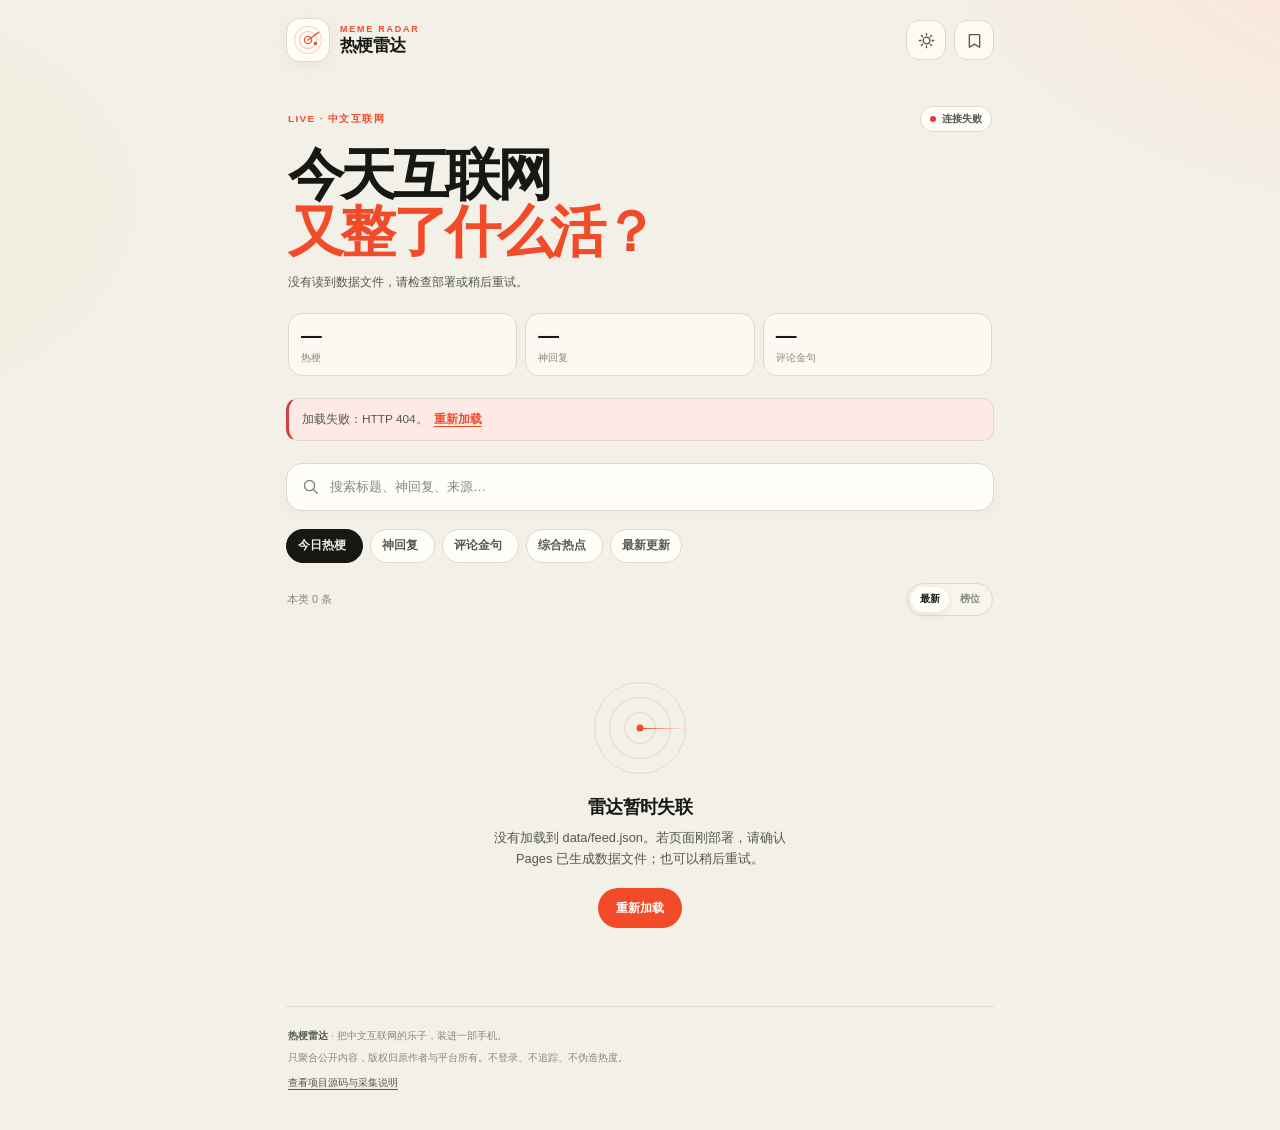
==== site/index.html @ bc40e2e4 "feat: launch Meme Radar reader and public-feed collector" ====
<!doctype html>
<html lang="zh-CN" data-theme="auto">
<head>
  <meta charset="utf-8">
  <meta name="viewport" content="width=device-width, initial-scale=1, viewport-fit=cover">
  <meta name="color-scheme" content="light dark">
  <meta name="theme-color" content="#f4f1e8" media="(prefers-color-scheme: light)">
  <meta name="theme-color" content="#11130f" media="(prefers-color-scheme: dark)">
  <meta name="description" content="热梗雷达：自动收集中文互联网的搞笑帖子、抽象热梗、神回复和评论区金句，手机浏览器直接阅读。">
  <title>热梗雷达 · Meme Radar</title>
  <link rel="icon" href="favicon.svg" type="image/svg+xml">
  <link rel="stylesheet" href="app.css">
  <script src="app.js" defer></script>
</head>
<body>
  <a class="skip-link" href="#feed">跳到内容</a>

  <div class="app-shell">
    <header class="topbar">
      <div class="brand">
        <div class="radar-mark" aria-hidden="true">
          <svg viewBox="0 0 48 48" fill="none">
            <circle cx="24" cy="24" r="19" stroke="currentColor" stroke-opacity=".24" stroke-width="1.5"/>
            <circle cx="24" cy="24" r="12" stroke="currentColor" stroke-opacity=".38" stroke-width="1.5"/>
            <circle cx="24" cy="24" r="5" stroke="currentColor" stroke-width="1.5"/>
            <path class="radar-sweep" d="M24 24 39 13" stroke="currentColor" stroke-width="2" stroke-linecap="round"/>
            <circle cx="34.5" cy="29" r="2.4" fill="currentColor"/>
          </svg>
        </div>
        <div class="brand-copy">
          <p class="eyebrow">MEME RADAR</p>
          <h1>热梗雷达</h1>
        </div>
      </div>
      <div class="top-actions">
        <button id="themeToggle" class="icon-btn" type="button" aria-label="切换主题（跟随系统）" title="切换主题">
          <svg viewBox="0 0 24 24" fill="none" aria-hidden="true">
            <path d="M12 3v2M12 19v2M5.6 5.6 7 7M17 17l1.4 1.4M3 12h2M19 12h2M5.6 18.4 7 17M17 7l1.4-1.4" stroke="currentColor" stroke-width="1.7" stroke-linecap="round"/>
            <circle cx="12" cy="12" r="4.2" stroke="currentColor" stroke-width="1.7"/>
          </svg>
        </button>
        <button id="favToggle" class="icon-btn" type="button" aria-pressed="false" aria-label="只看收藏">
          <svg viewBox="0 0 24 24" fill="none" aria-hidden="true">
            <path d="M6.5 4.5h11a1 1 0 0 1 1 1v15l-6.5-4-6.5 4v-15a1 1 0 0 1 1-1Z" stroke="currentColor" stroke-width="1.7" stroke-linejoin="round"/>
          </svg>
          <span id="favCount" class="count-badge" hidden>0</span>
        </button>
      </div>
    </header>

    <main>
      <section class="hero" aria-labelledby="heroTitle">
        <div class="hero-top">
          <span class="hero-kicker">LIVE · 中文互联网</span>
          <span id="dataStatus" class="status-pill is-loading">连接中</span>
        </div>
        <h2 id="heroTitle">今天互联网<br><em>又整了什么活？</em></h2>
        <p id="heroMeta" class="hero-meta">正在接收公开热榜与评论区信号…</p>
        <div class="hero-stats" aria-label="内容数量">
          <div class="hero-stat">
            <strong id="statMeme">—</strong>
            <span>热梗</span>
          </div>
          <div class="hero-stat">
            <strong id="statReply">—</strong>
            <span>神回复</span>
          </div>
          <div class="hero-stat">
            <strong id="statComment">—</strong>
            <span>评论金句</span>
          </div>
        </div>
      </section>

      <div id="notice" class="notice" role="status" hidden></div>

      <section class="control-panel" aria-label="筛选与搜索">
        <div class="search-wrap">
          <svg class="search-icon" viewBox="0 0 24 24" fill="none" aria-hidden="true">
            <circle cx="10.8" cy="10.8" r="6.4" stroke="currentColor" stroke-width="1.8"/>
            <path d="m16 16 4.5 4.5" stroke="currentColor" stroke-width="1.8" stroke-linecap="round"/>
          </svg>
          <input id="searchInput" type="search" placeholder="搜索标题、神回复、来源…" autocomplete="off" enterkeyhint="search" aria-label="搜索内容">
          <button id="clearSearch" class="clear-search" type="button" aria-label="清空搜索" hidden>×</button>
        </div>

        <nav class="tab-scroller" aria-label="内容分类">
          <div class="tabs" role="tablist">
            <button class="tab" type="button" role="tab" data-filter="meme" aria-selected="true">今日热梗 <span id="countMeme" class="tab-count"></span></button>
            <button class="tab" type="button" role="tab" data-filter="reply" aria-selected="false">神回复 <span id="countReply" class="tab-count"></span></button>
            <button class="tab" type="button" role="tab" data-filter="comment" aria-selected="false">评论金句 <span id="countComment" class="tab-count"></span></button>
            <button class="tab" type="button" role="tab" data-filter="hot" aria-selected="false">综合热点 <span id="countHot" class="tab-count"></span></button>
            <button class="tab" type="button" role="tab" data-filter="latest" aria-selected="false">最新更新</button>
          </div>
        </nav>

        <div class="list-meta">
          <p id="resultMeta" class="result-meta" aria-live="polite">正在整理信息流…</p>
          <div class="sort-group" role="group" aria-label="排序方式">
            <button id="sortLatest" class="sort-btn" type="button" data-sort="latest" aria-pressed="true">最新</button>
            <button id="sortRank" class="sort-btn" type="button" data-sort="rank" aria-pressed="false">榜位</button>
          </div>
        </div>
        <p id="rankHint" class="rank-hint" hidden>按各来源内榜位排序；不同来源的热度值不可直接比较。</p>
      </section>

      <section id="feed" class="feed" aria-label="内容流" aria-live="polite" aria-busy="true">
        <article class="card skeleton-card" aria-hidden="true">
          <div class="skeleton-line short"></div>
          <div class="skeleton-line title"></div>
          <div class="skeleton-line"></div>
          <div class="skeleton-line medium"></div>
        </article>
        <article class="card skeleton-card" aria-hidden="true">
          <div class="skeleton-line short"></div>
          <div class="skeleton-line title"></div>
          <div class="skeleton-line medium"></div>
        </article>
        <article class="card skeleton-card" aria-hidden="true">
          <div class="skeleton-line short"></div>
          <div class="skeleton-line title"></div>
          <div class="skeleton-line"></div>
        </article>
      </section>

      <section id="empty" class="empty" hidden aria-live="polite">
        <div class="empty-radar" aria-hidden="true">
          <span></span><span></span><span></span>
        </div>
        <h2 id="emptyTitle">这里还没有信号</h2>
        <p id="emptyText">自动采集可能尚未完成，稍后再来看看。</p>
        <button id="emptyAction" class="primary-btn" type="button" hidden>重新加载</button>
      </section>

      <div id="loadMoreWrap" class="load-more-wrap" hidden>
        <button id="loadMore" class="load-more" type="button">加载更多</button>
      </div>

      <section id="sourcePanel" class="source-panel" hidden aria-labelledby="sourceTitle">
        <details>
          <summary>
            <span id="sourceTitle">数据源状态</span>
            <span id="sourceSummary" class="source-summary"></span>
          </summary>
          <div id="sourceList" class="source-list"></div>
          <p class="source-note">热榜接口只提供榜单快照；B站评论为公开热评与回复，不是完整评论树。热度只在同一来源、同一类型内可比。</p>
        </details>
      </section>
    </main>

    <footer class="footer">
      <p><strong>热梗雷达</strong> · 把中文互联网的乐子，装进一部手机。</p>
      <p>只聚合公开内容，版权归原作者与平台所有。不登录、不追踪、不伪造热度。</p>
      <p class="footer-links"><a href="https://github.com/Yezhen0205/meme-radar" id="repoLink" target="_blank" rel="noopener noreferrer">查看项目源码与采集说明</a></p>
    </footer>
  </div>

  <div id="toast" class="toast" role="status" aria-live="polite"></div>
  <noscript><p class="noscript">这个阅读器需要 JavaScript 才能加载信息流。</p></noscript>

  <template id="cardTemplate">
    <article class="card">
      <div class="card-top">
        <span class="cat-badge"></span>
        <button class="bookmark" type="button" aria-label="收藏" aria-pressed="false">
          <svg viewBox="0 0 24 24" fill="none" aria-hidden="true">
            <path d="M6.5 4.5h11a1 1 0 0 1 1 1v15l-6.5-4-6.5 4v-15a1 1 0 0 1 1-1Z" stroke="currentColor" stroke-width="1.7" stroke-linejoin="round"/>
          </svg>
        </button>
      </div>
      <div class="card-main">
        <div class="card-copy">
          <a class="card-link" target="_blank" rel="noopener noreferrer nofollow">
            <h3 class="card-title"></h3>
            <p class="card-summary"></p>
          </a>
          <p class="card-context" hidden></p>
        </div>
        <img class="card-thumb" alt="" loading="lazy" decoding="async" referrerpolicy="no-referrer" hidden>
      </div>
      <div class="card-related" hidden></div>
      <div class="card-meta">
        <span class="source-name"></span>
        <span class="meta-dot" aria-hidden="true"></span>
        <span class="item-time"></span>
        <span class="heat-pill" hidden></span>
      </div>
    </article>
  </template>
</body>
</html>
---- site/app.css ----
:root {
  --bg: #f3f0e7;
  --bg-deep: #e9e4d7;
  --surface: #fffdf7;
  --surface-2: #f8f5ec;
  --ink: #171814;
  --ink-2: #55584e;
  --ink-3: #85887c;
  --line: #ded9cc;
  --accent: #f24b2a;
  --accent-2: #ff7a45;
  --accent-soft: #ffe1d5;
  --lime: #c7ed74;
  --reply: #5656c9;
  --reply-soft: #e7e6ff;
  --comment: #0f766e;
  --comment-soft: #d9f3ee;
  --hot: #80603f;
  --hot-soft: #f1e7d8;
  --shadow: 0 12px 32px rgba(53, 43, 24, 0.07);
  --radius: 20px;
  --safe-bottom: env(safe-area-inset-bottom, 0px);
  --font: -apple-system, BlinkMacSystemFont, "Segoe UI", "Noto Sans SC", "PingFang SC", "Hiragino Sans GB", "Microsoft YaHei", sans-serif;
}

:root[data-theme="dark"] {
  --bg: #10120e;
  --bg-deep: #0a0b09;
  --surface: #1a1d17;
  --surface-2: #20241d;
  --ink: #f1efe5;
  --ink-2: #b9b9ac;
  --ink-3: #858779;
  --line: #30352b;
  --accent: #ff6a45;
  --accent-2: #ff9368;
  --accent-soft: #3a2119;
  --lime: #c7ed74;
  --reply: #a7a6ff;
  --reply-soft: #26264a;
  --comment: #6ee7d8;
  --comment-soft: #17332f;
  --hot: #d6b48d;
  --hot-soft: #33281d;
  --shadow: 0 16px 36px rgba(0, 0, 0, 0.3);
}

@media (prefers-color-scheme: dark) {
  :root[data-theme="auto"] {
    --bg: #10120e;
    --bg-deep: #0a0b09;
    --surface: #1a1d17;
    --surface-2: #20241d;
    --ink: #f1efe5;
    --ink-2: #b9b9ac;
    --ink-3: #858779;
    --line: #30352b;
    --accent: #ff6a45;
    --accent-2: #ff9368;
    --accent-soft: #3a2119;
    --lime: #c7ed74;
    --reply: #a7a6ff;
    --reply-soft: #26264a;
    --comment: #6ee7d8;
    --comment-soft: #17332f;
    --hot: #d6b48d;
    --hot-soft: #33281d;
    --shadow: 0 16px 36px rgba(0, 0, 0, 0.3);
  }
}

* {
  box-sizing: border-box;
}

html {
  -webkit-text-size-adjust: 100%;
  scroll-behavior: smooth;
}

body {
  margin: 0;
  min-height: 100vh;
  padding-bottom: var(--safe-bottom);
  color: var(--ink);
  background:
    radial-gradient(900px 540px at 112% -8%, var(--accent-soft), transparent 58%),
    radial-gradient(700px 420px at -18% 18%, rgba(199, 237, 116, 0.13), transparent 62%),
    var(--bg);
  font-family: var(--font);
  -webkit-font-smoothing: antialiased;
  text-rendering: optimizeLegibility;
}

button,
input {
  font: inherit;
}

button {
  color: inherit;
  cursor: pointer;
  -webkit-tap-highlight-color: transparent;
}

a {
  color: inherit;
  text-decoration: none;
}

a:hover {
  color: var(--accent);
}

button:focus-visible,
a:focus-visible,
input:focus-visible,
summary:focus-visible {
  outline: 2px solid var(--accent);
  outline-offset: 3px;
}

.skip-link {
  position: fixed;
  top: 8px;
  left: 8px;
  z-index: 100;
  padding: 8px 12px;
  border-radius: 8px;
  color: #fff;
  background: #111;
  transform: translateY(-160%);
}

.skip-link:focus {
  transform: translateY(0);
}

.app-shell {
  width: min(100%, 760px);
  margin: 0 auto;
  padding: 0 18px calc(34px + var(--safe-bottom));
}

.topbar {
  display: flex;
  align-items: center;
  justify-content: space-between;
  gap: 12px;
  padding: 18px 0 8px;
}

.brand {
  display: flex;
  align-items: center;
  gap: 10px;
  min-width: 0;
}

.radar-mark {
  display: grid;
  width: 44px;
  height: 44px;
  flex: 0 0 44px;
  place-items: center;
  color: var(--accent);
  background: var(--surface);
  border: 1px solid var(--line);
  border-radius: 14px;
  box-shadow: 0 4px 14px rgba(242, 75, 42, 0.08);
}

.radar-mark svg {
  width: 34px;
  height: 34px;
  overflow: visible;
}

.radar-sweep {
  transform-origin: 24px 24px;
  animation: radar-sweep 4.6s linear infinite;
}

.brand-copy {
  min-width: 0;
}

.eyebrow {
  margin: 0 0 3px;
  color: var(--accent);
  font-size: 0.56rem;
  font-weight: 800;
  letter-spacing: 0.2em;
}

.brand h1 {
  margin: 0;
  font-size: 1.07rem;
  line-height: 1.1;
  letter-spacing: -0.03em;
}

.top-actions {
  display: flex;
  gap: 8px;
}

.icon-btn {
  position: relative;
  display: grid;
  width: 40px;
  height: 40px;
  padding: 0;
  place-items: center;
  color: var(--ink-2);
  background: color-mix(in srgb, var(--surface) 78%, transparent);
  border: 1px solid var(--line);
  border-radius: 13px;
}

.icon-btn:hover {
  color: var(--ink);
  background: var(--surface);
}

.icon-btn svg {
  width: 19px;
  height: 19px;
}

.icon-btn[aria-pressed="true"] {
  color: var(--accent);
  border-color: color-mix(in srgb, var(--accent) 44%, var(--line));
  background: var(--accent-soft);
}

.count-badge {
  position: absolute;
  top: -5px;
  right: -5px;
  min-width: 17px;
  height: 17px;
  padding: 0 4px;
  color: #fff;
  background: var(--accent);
  border: 2px solid var(--bg);
  border-radius: 999px;
  font-size: 0.58rem;
  font-weight: 800;
  line-height: 13px;
  text-align: center;
}

.hero {
  padding: 26px 2px 18px;
}

.hero-top {
  display: flex;
  align-items: center;
  justify-content: space-between;
  gap: 10px;
}

.hero-kicker {
  color: var(--accent);
  font-size: 0.62rem;
  font-weight: 800;
  letter-spacing: 0.14em;
  text-transform: uppercase;
}

.status-pill {
  display: inline-flex;
  align-items: center;
  gap: 6px;
  max-width: 52%;
  padding: 5px 9px;
  color: var(--ink-2);
  background: var(--surface);
  border: 1px solid var(--line);
  border-radius: 999px;
  font-size: 0.63rem;
  font-weight: 600;
  white-space: nowrap;
  overflow: hidden;
  text-overflow: ellipsis;
}

.status-pill::before {
  width: 6px;
  height: 6px;
  flex: 0 0 6px;
  background: var(--ink-3);
  border-radius: 50%;
  content: "";
}

.status-pill.is-live::before {
  background: #28a76f;
  box-shadow: 0 0 0 3px rgba(40, 167, 111, 0.12);
}

.status-pill.is-loading::before {
  background: var(--accent);
  animation: blink 1.4s ease-in-out infinite;
}

.status-pill.is-warn::before {
  background: #d88a16;
}

.status-pill.is-error::before {
  background: #d43f3f;
}

.hero h2 {
  margin: 14px 0 12px;
  font-size: clamp(2.1rem, 9.4vw, 3.5rem);
  font-weight: 850;
  letter-spacing: -0.065em;
  line-height: 1.02;
}

.hero h2 em {
  color: var(--accent);
  font-style: normal;
}

.hero-meta {
  max-width: 34em;
  margin: 0;
  color: var(--ink-2);
  font-size: 0.78rem;
  line-height: 1.65;
}

.hero-stats {
  display: grid;
  grid-template-columns: repeat(3, 1fr);
  gap: 8px;
  margin-top: 20px;
}

.hero-stat {
  padding: 11px 12px 10px;
  background: color-mix(in srgb, var(--surface) 74%, transparent);
  border: 1px solid var(--line);
  border-radius: 14px;
}

.hero-stat strong {
  display: block;
  font-size: 1.3rem;
  font-weight: 800;
  letter-spacing: -0.04em;
  line-height: 1;
  font-variant-numeric: tabular-nums;
}

.hero-stat span {
  display: block;
  margin-top: 5px;
  color: var(--ink-3);
  font-size: 0.65rem;
}

.notice {
  margin: 4px 0 14px;
  padding: 11px 13px;
  color: var(--ink-2);
  background: var(--surface);
  border: 1px solid var(--line);
  border-left: 3px solid var(--accent);
  border-radius: 12px;
  font-size: 0.74rem;
  line-height: 1.6;
}

.notice.is-warn {
  background: color-mix(in srgb, var(--accent-soft) 65%, var(--surface));
}

.notice.is-error {
  border-left-color: #d43f3f;
  background: color-mix(in srgb, #ffd9d4 55%, var(--surface));
}

.notice button {
  margin-left: 6px;
  padding: 0;
  color: var(--accent);
  background: none;
  border: 0;
  font-size: inherit;
  font-weight: 700;
  text-decoration: underline;
  text-underline-offset: 3px;
}

.control-panel {
  padding: 8px 0 4px;
}

.search-wrap {
  position: relative;
  display: flex;
  align-items: center;
  height: 48px;
  background: var(--surface);
  border: 1px solid var(--line);
  border-radius: 16px;
  box-shadow: 0 4px 16px rgba(53, 43, 24, 0.035);
}

.search-wrap:focus-within {
  border-color: color-mix(in srgb, var(--accent) 55%, var(--line));
  box-shadow: 0 0 0 3px var(--accent-soft);
}

.search-icon {
  width: 19px;
  height: 19px;
  margin-left: 14px;
  flex: 0 0 19px;
  color: var(--ink-3);
}

.search-wrap input {
  width: 100%;
  height: 100%;
  min-width: 0;
  padding: 0 10px;
  color: var(--ink);
  background: transparent;
  border: 0;
  outline: 0;
  font-size: 0.82rem;
}

.search-wrap input::placeholder {
  color: var(--ink-3);
}

.search-wrap input::-webkit-search-cancel-button {
  display: none;
}

.clear-search {
  width: 34px;
  height: 34px;
  margin-right: 6px;
  flex: 0 0 34px;
  color: var(--ink-3);
  background: var(--surface-2);
  border: 0;
  border-radius: 50%;
  font-size: 1.1rem;
  line-height: 1;
}

.tab-scroller {
  position: sticky;
  top: 0;
  z-index: 25;
  margin: 10px -18px 0;
  padding: 8px 18px;
  background: color-mix(in srgb, var(--bg) 88%, transparent);
  backdrop-filter: blur(16px);
  scrollbar-width: none;
  -webkit-overflow-scrolling: touch;
}

.tab-scroller::-webkit-scrollbar {
  display: none;
}

.tabs {
  display: flex;
  flex-wrap: wrap;
  gap: 7px;
  width: 100%;
}

.tab {
  display: inline-flex;
  align-items: center;
  gap: 5px;
  min-height: 34px;
  padding: 6px 11px;
  color: var(--ink-2);
  background: var(--surface);
  border: 1px solid var(--line);
  border-radius: 999px;
  font-size: 0.74rem;
  font-weight: 600;
  white-space: nowrap;
}

.tab:hover {
  color: var(--ink);
  border-color: var(--ink-3);
}

.tab[aria-selected="true"] {
  color: var(--bg);
  background: var(--ink);
  border-color: var(--ink);
}

.tab-count {
  color: var(--ink-3);
  font-size: 0.61rem;
  font-variant-numeric: tabular-nums;
}

.tab[aria-selected="true"] .tab-count {
  color: color-mix(in srgb, var(--bg) 72%, transparent);
}

.list-meta {
  display: flex;
  align-items: center;
  justify-content: space-between;
  gap: 10px;
  padding: 12px 1px 0;
}

.result-meta {
  margin: 0;
  color: var(--ink-3);
  font-size: 0.68rem;
  line-height: 1.5;
}

.sort-group {
  display: inline-flex;
  flex: 0 0 auto;
  gap: 2px;
  padding: 3px;
  background: var(--surface-2);
  border: 1px solid var(--line);
  border-radius: 999px;
}

.sort-btn {
  min-height: 25px;
  padding: 3px 9px;
  color: var(--ink-3);
  background: transparent;
  border: 0;
  border-radius: 999px;
  font-size: 0.64rem;
  font-weight: 600;
}

.sort-btn[aria-pressed="true"] {
  color: var(--ink);
  background: var(--surface);
  box-shadow: 0 2px 8px rgba(40, 33, 20, 0.08);
}

.rank-hint {
  margin: 7px 0 0;
  color: var(--ink-3);
  font-size: 0.64rem;
  line-height: 1.55;
}

.feed {
  display: grid;
  gap: 12px;
  margin-top: 10px;
}

.card {
  --cat-color: var(--hot);
  position: relative;
  padding: 15px 15px 13px 16px;
  overflow: hidden;
  background: var(--surface);
  border: 1px solid var(--line);
  border-left: 3px solid var(--cat-color);
  border-radius: var(--radius);
  box-shadow: var(--shadow);
  animation: rise 0.36s both;
  animation-delay: calc(var(--i, 0) * 24ms);
}

.card[data-category="meme"] {
  --cat-color: var(--accent);
}

.card[data-category="reply"] {
  --cat-color: var(--reply);
}

.card[data-category="comment"] {
  --cat-color: var(--comment);
}

.card[data-category="hot"] {
  --cat-color: var(--hot);
}

.card:hover {
  border-color: color-mix(in srgb, var(--cat-color) 34%, var(--line));
}

.card-top {
  display: flex;
  align-items: center;
  justify-content: space-between;
  gap: 10px;
  min-height: 28px;
  margin-bottom: 6px;
}

.cat-badge {
  display: inline-flex;
  align-items: center;
  gap: 5px;
  padding: 3px 8px;
  color: var(--cat-color);
  background: color-mix(in srgb, var(--cat-color) 10%, transparent);
  border-radius: 999px;
  font-size: 0.62rem;
  font-weight: 800;
  letter-spacing: 0.04em;
}

.cat-badge::before {
  width: 5px;
  height: 5px;
  background: currentColor;
  border-radius: 50%;
  content: "";
}

.bookmark {
  display: grid;
  width: 30px;
  height: 30px;
  padding: 0;
  place-items: center;
  color: var(--ink-3);
  background: transparent;
  border: 0;
  border-radius: 9px;
}

.bookmark:hover {
  color: var(--accent);
  background: var(--surface-2);
}

.bookmark svg {
  width: 18px;
  height: 18px;
}

.bookmark[aria-pressed="true"] {
  color: var(--accent);
}

.bookmark[aria-pressed="true"] svg path {
  fill: var(--accent);
}

.card-main {
  display: flex;
  align-items: flex-start;
  gap: 12px;
}

.card-copy {
  min-width: 0;
  flex: 1;
}

.card-link {
  display: block;
}

.card-title {
  margin: 0;
  color: var(--ink);
  font-size: 1.01rem;
  font-weight: 750;
  letter-spacing: -0.025em;
  line-height: 1.55;
  overflow-wrap: anywhere;
}

.card-summary {
  display: -webkit-box;
  margin: 6px 0 0;
  overflow: hidden;
  color: var(--ink-2);
  font-size: 0.81rem;
  line-height: 1.67;
  overflow-wrap: anywhere;
  -webkit-box-orient: vertical;
  -webkit-line-clamp: 3;
}

.card-summary:empty {
  display: none;
}

.card-thumb {
  width: 74px;
  height: 74px;
  flex: 0 0 74px;
  object-fit: cover;
  background: var(--surface-2);
  border: 1px solid var(--line);
  border-radius: 12px;
}

.card-context {
  margin: 10px 0 0;
  padding-left: 9px;
  color: var(--ink-3);
  border-left: 2px solid var(--line);
  font-size: 0.7rem;
  line-height: 1.55;
}

.card-context a {
  color: var(--ink-2);
  text-decoration: underline;
  text-decoration-color: var(--line);
  text-underline-offset: 2px;
}

.card-related {
  margin-top: 10px;
  padding: 8px 10px;
  color: var(--ink-3);
  background: var(--surface-2);
  border-radius: 10px;
  font-size: 0.68rem;
  line-height: 1.6;
}

.related-label {
  display: block;
  margin-bottom: 3px;
  color: var(--ink-2);
  font-weight: 700;
}

.related-link {
  display: inline;
  color: var(--ink-2);
  text-decoration: underline;
  text-decoration-color: var(--line);
  text-underline-offset: 2px;
}

.related-link + .related-link::before {
  color: var(--ink-3);
  content: " · ";
  text-decoration: none;
}

.card-meta {
  display: flex;
  align-items: center;
  flex-wrap: wrap;
  gap: 6px;
  margin-top: 12px;
  padding-top: 9px;
  color: var(--ink-3);
  border-top: 1px dashed var(--line);
  font-size: 0.65rem;
  line-height: 1.4;
}

.source-name {
  max-width: 10em;
  overflow: hidden;
  color: var(--ink-2);
  font-weight: 700;
  text-overflow: ellipsis;
  white-space: nowrap;
}

.meta-dot {
  width: 3px;
  height: 3px;
  background: var(--ink-3);
  border-radius: 50%;
}

.heat-pill {
  margin-left: auto;
  padding: 3px 7px;
  color: var(--cat-color);
  background: color-mix(in srgb, var(--cat-color) 9%, transparent);
  border-radius: 999px;
  font-size: 0.61rem;
  font-weight: 700;
  white-space: nowrap;
}

.stale-tag {
  padding: 3px 6px;
  color: #9b6410;
  background: #fff0cc;
  border-radius: 999px;
  font-size: 0.59rem;
  font-weight: 700;
}

[data-theme="dark"] .stale-tag,
:root[data-theme="auto"] .stale-tag {
  color: #f2c46b;
  background: #3b2c14;
}

@media (prefers-color-scheme: light) {
  :root[data-theme="auto"] .stale-tag {
    color: #9b6410;
    background: #fff0cc;
  }
}

.skeleton-card {
  min-height: 126px;
  border-left-color: var(--line);
  animation: fade 1.2s ease-in-out infinite alternate;
}

.skeleton-line {
  height: 11px;
  margin: 0 0 10px;
  background: linear-gradient(90deg, var(--surface-2), var(--line), var(--surface-2));
  background-size: 200% 100%;
  border-radius: 6px;
  animation: shimmer 1.6s linear infinite;
}

.skeleton-line.short {
  width: 23%;
  height: 8px;
}

.skeleton-line.title {
  width: 82%;
  height: 17px;
}

.skeleton-line.medium {
  width: 64%;
}

.empty {
  padding: 52px 22px 48px;
  text-align: center;
}

.empty[hidden] {
  display: none;
}

.empty-radar {
  position: relative;
  width: 92px;
  height: 92px;
  margin: 0 auto 20px;
  border: 1px solid var(--line);
  border-radius: 50%;
}

.empty-radar span {
  position: absolute;
  top: 50%;
  left: 50%;
  border: 1px solid var(--line);
  border-radius: 50%;
  transform: translate(-50%, -50%);
}

.empty-radar span:nth-child(1) {
  width: 62px;
  height: 62px;
}

.empty-radar span:nth-child(2) {
  width: 32px;
  height: 32px;
}

.empty-radar span:nth-child(3) {
  width: 7px;
  height: 7px;
  background: var(--accent);
  border: 0;
}

.empty-radar::after {
  position: absolute;
  top: 50%;
  left: 50%;
  width: 46px;
  height: 1px;
  background: linear-gradient(90deg, var(--accent), transparent);
  transform-origin: left center;
  animation: radar-sweep 3.2s linear infinite;
  content: "";
}

.empty h2 {
  margin: 0 0 8px;
  font-size: 1.15rem;
  letter-spacing: -0.03em;
}

.empty p {
  max-width: 24em;
  margin: 0 auto;
  color: var(--ink-2);
  font-size: 0.8rem;
  line-height: 1.7;
}

.primary-btn {
  min-height: 40px;
  margin-top: 18px;
  padding: 8px 18px;
  color: #fff;
  background: var(--accent);
  border: 0;
  border-radius: 999px;
  font-size: 0.78rem;
  font-weight: 700;
}

.primary-btn:hover {
  background: var(--accent-2);
}

.load-more-wrap {
  display: flex;
  justify-content: center;
  margin: 22px 0 4px;
}

.load-more-wrap[hidden] {
  display: none;
}

.load-more {
  min-height: 42px;
  padding: 9px 22px;
  color: var(--ink-2);
  background: var(--surface);
  border: 1px dashed var(--line);
  border-radius: 999px;
  font-size: 0.75rem;
  font-weight: 600;
}

.load-more:hover {
  color: var(--accent);
  border-color: var(--accent);
}

.source-panel {
  margin-top: 28px;
  color: var(--ink-2);
  font-size: 0.72rem;
}

.source-panel details {
  padding: 12px 14px;
  background: var(--surface);
  border: 1px solid var(--line);
  border-radius: 14px;
}

.source-panel summary {
  display: flex;
  align-items: center;
  justify-content: space-between;
  gap: 10px;
  cursor: pointer;
  font-weight: 700;
  list-style: none;
}

.source-panel summary::-webkit-details-marker {
  display: none;
}

.source-panel summary::after {
  color: var(--ink-3);
  font-size: 0.7rem;
  content: "展开";
}

.source-panel details[open] summary::after {
  content: "收起";
}

.source-summary {
  margin-left: auto;
  color: var(--ink-3);
  font-size: 0.64rem;
  font-weight: 500;
}

.source-list {
  display: grid;
  gap: 8px;
  margin-top: 12px;
}

.source-row {
  display: grid;
  grid-template-columns: 8px minmax(0, 1fr) auto;
  align-items: start;
  gap: 8px;
  padding-top: 8px;
  border-top: 1px dashed var(--line);
}

.source-dot {
  width: 6px;
  height: 6px;
  margin-top: 5px;
  background: var(--ink-3);
  border-radius: 50%;
}

.source-dot.ok {
  background: #28a76f;
}

.source-dot.failed {
  background: #d43f3f;
}

.source-dot.skipped,
.source-dot.disabled {
  background: #d88a16;
}

.source-row strong {
  display: block;
  color: var(--ink);
  font-size: 0.71rem;
  font-weight: 650;
}

.source-row small {
  display: block;
  margin-top: 2px;
  color: var(--ink-3);
  font-size: 0.63rem;
  line-height: 1.5;
  overflow-wrap: anywhere;
}

.source-row .source-count {
  color: var(--ink-3);
  font-size: 0.61rem;
  white-space: nowrap;
}

.source-note {
  margin: 12px 0 0;
  color: var(--ink-3);
  font-size: 0.63rem;
  line-height: 1.65;
}

.footer {
  margin-top: 30px;
  padding: 20px 2px 0;
  color: var(--ink-3);
  border-top: 1px solid var(--line);
  font-size: 0.65rem;
  line-height: 1.7;
}

.footer p {
  margin: 0 0 4px;
}

.footer strong {
  color: var(--ink-2);
}

.footer-links {
  margin-top: 8px !important;
}

.footer a {
  color: var(--ink-2);
  text-decoration: underline;
  text-underline-offset: 3px;
}

.toast {
  position: fixed;
  bottom: calc(20px + var(--safe-bottom));
  left: 50%;
  z-index: 60;
  max-width: calc(100vw - 40px);
  padding: 9px 14px;
  color: var(--bg);
  background: var(--ink);
  border-radius: 999px;
  box-shadow: 0 8px 24px rgba(0, 0, 0, 0.2);
  font-size: 0.72rem;
  opacity: 0;
  pointer-events: none;
  transform: translate(-50%, 12px);
  transition: opacity 0.2s ease, transform 0.2s ease;
}

.toast.is-visible {
  opacity: 1;
  transform: translate(-50%, 0);
}

.noscript {
  padding: 16px;
  color: #fff;
  background: #b3261e;
  text-align: center;
  font-size: 0.85rem;
}

@keyframes radar-sweep {
  to {
    transform: rotate(360deg);
  }
}

@keyframes blink {
  50% {
    opacity: 0.35;
  }
}

@keyframes shimmer {
  to {
    background-position: -200% 0;
  }
}

@keyframes rise {
  from {
    opacity: 0;
    transform: translateY(9px);
  }
  to {
    opacity: 1;
    transform: translateY(0);
  }
}

@keyframes fade {
  from {
    opacity: 0.55;
  }
  to {
    opacity: 1;
  }
}

@media (min-width: 600px) {
  .app-shell {
    padding-right: 26px;
    padding-left: 26px;
  }

  .tab-scroller {
    margin-right: -26px;
    margin-left: -26px;
    padding-right: 26px;
    padding-left: 26px;
    overflow-x: auto;
  }

  .tabs {
    flex-wrap: nowrap;
    width: max-content;
  }

  .hero {
    padding-top: 36px;
  }

  .card {
    padding: 18px 19px 15px 20px;
  }

  .card-title {
    font-size: 1.08rem;
  }

  .card-thumb {
    width: 88px;
    height: 88px;
    flex-basis: 88px;
  }
}

@media (prefers-reduced-motion: reduce) {
  *,
  *::before,
  *::after {
    scroll-behavior: auto !important;
    animation-duration: 0.001ms !important;
    animation-iteration-count: 1 !important;
    transition-duration: 0.001ms !important;
  }
}
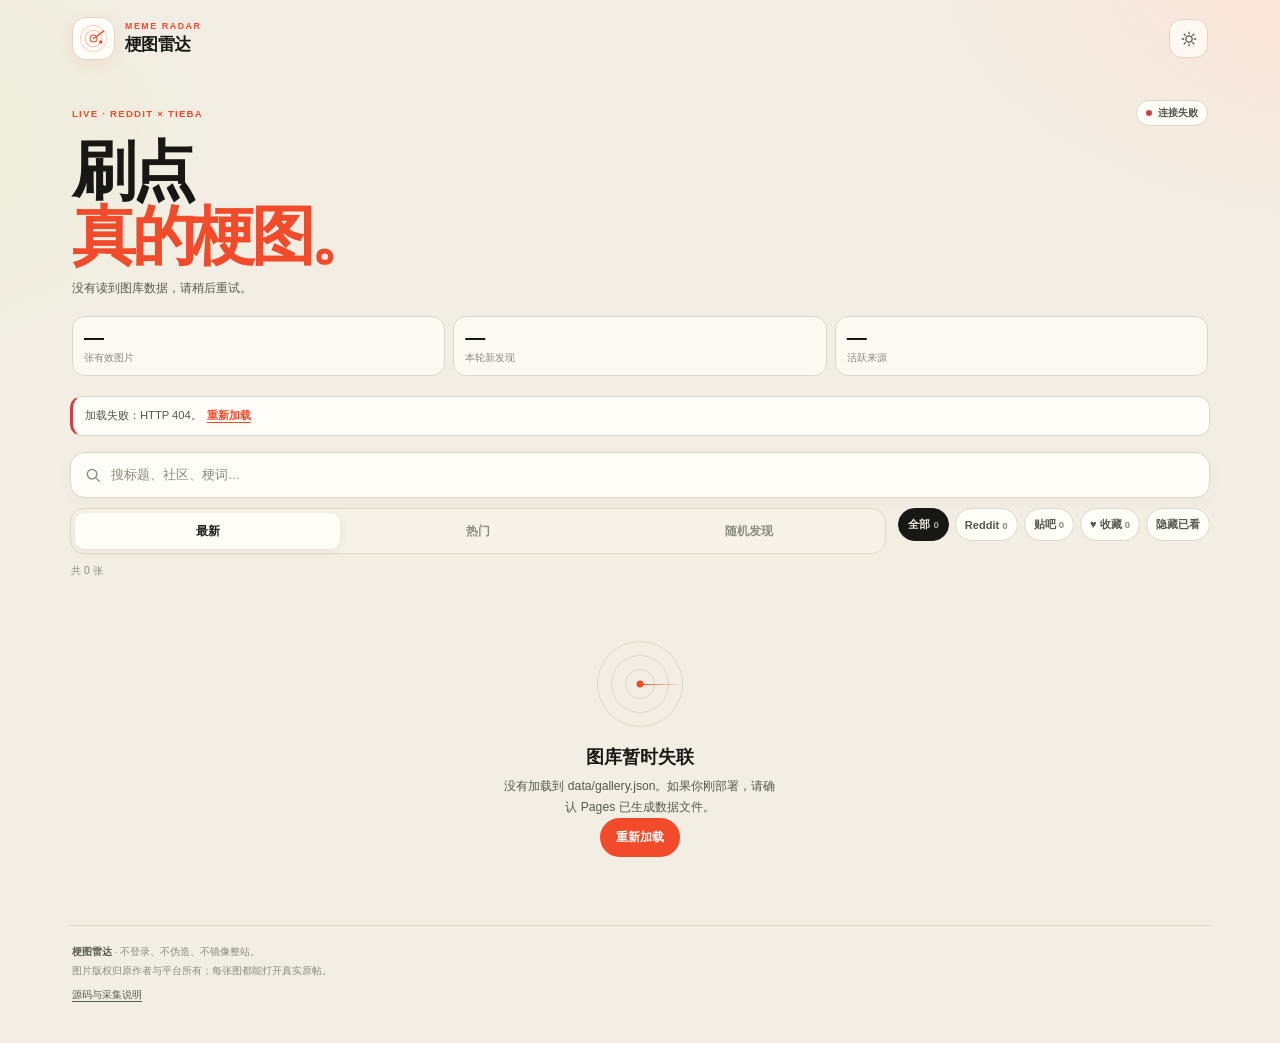
==== commit 7acad727: "feat: turn Meme Radar into a real image gallery (Reddit RSS + Tieba)" ====
--- a/site/index.html
+++ b/site/index.html
@@ -5,45 +5,40 @@
   <meta name="viewport" content="width=device-width, initial-scale=1, viewport-fit=cover">
   <meta name="color-scheme" content="light dark">
   <meta name="theme-color" content="#f4f1e8" media="(prefers-color-scheme: light)">
-  <meta name="theme-color" content="#11130f" media="(prefers-color-scheme: dark)">
-  <meta name="description" content="热梗雷达：自动收集中文互联网的搞笑帖子、抽象热梗、神回复和评论区金句，手机浏览器直接阅读。">
-  <title>热梗雷达 · Meme Radar</title>
+  <meta name="theme-color" content="#10130f" media="(prefers-color-scheme: dark)">
+  <meta name="description" content="梗图雷达：真实采集 Reddit 与百度贴吧的公开梗图，安卓手机瀑布流阅读，可添加到主屏幕。">
+  <title>梗图雷达 · Meme Radar</title>
+  <link rel="manifest" href="manifest.webmanifest">
   <link rel="icon" href="favicon.svg" type="image/svg+xml">
+  <link rel="apple-touch-icon" href="apple-touch-icon.png">
   <link rel="stylesheet" href="app.css">
   <script src="app.js" defer></script>
 </head>
 <body>
-  <a class="skip-link" href="#feed">跳到内容</a>
+  <a class="skip-link" href="#grid">跳到图片流</a>
+  <div class="ambient" aria-hidden="true"></div>
 
   <div class="app-shell">
     <header class="topbar">
-      <div class="brand">
-        <div class="radar-mark" aria-hidden="true">
+      <a class="brand" href="./" aria-label="梗图雷达首页">
+        <span class="radar-mark" aria-hidden="true">
           <svg viewBox="0 0 48 48" fill="none">
-            <circle cx="24" cy="24" r="19" stroke="currentColor" stroke-opacity=".24" stroke-width="1.5"/>
-            <circle cx="24" cy="24" r="12" stroke="currentColor" stroke-opacity=".38" stroke-width="1.5"/>
+            <circle cx="24" cy="24" r="19" stroke="currentColor" stroke-opacity=".22" stroke-width="1.5"/>
+            <circle cx="24" cy="24" r="12" stroke="currentColor" stroke-opacity=".36" stroke-width="1.5"/>
             <circle cx="24" cy="24" r="5" stroke="currentColor" stroke-width="1.5"/>
-            <path class="radar-sweep" d="M24 24 39 13" stroke="currentColor" stroke-width="2" stroke-linecap="round"/>
+            <path class="sweep" d="M24 24 39 13" stroke="currentColor" stroke-width="2" stroke-linecap="round"/>
             <circle cx="34.5" cy="29" r="2.4" fill="currentColor"/>
           </svg>
-        </div>
-        <div class="brand-copy">
-          <p class="eyebrow">MEME RADAR</p>
-          <h1>热梗雷达</h1>
-        </div>
-      </div>
+        </span>
+        <span class="brand-copy"><span class="eyebrow">MEME RADAR</span><strong>梗图雷达</strong></span>
+      </a>
       <div class="top-actions">
+        <button id="installBtn" class="install-btn" type="button" hidden>安装到桌面</button>
         <button id="themeToggle" class="icon-btn" type="button" aria-label="切换主题（跟随系统）" title="切换主题">
           <svg viewBox="0 0 24 24" fill="none" aria-hidden="true">
             <path d="M12 3v2M12 19v2M5.6 5.6 7 7M17 17l1.4 1.4M3 12h2M19 12h2M5.6 18.4 7 17M17 7l1.4-1.4" stroke="currentColor" stroke-width="1.7" stroke-linecap="round"/>
             <circle cx="12" cy="12" r="4.2" stroke="currentColor" stroke-width="1.7"/>
           </svg>
-        </button>
-        <button id="favToggle" class="icon-btn" type="button" aria-pressed="false" aria-label="只看收藏">
-          <svg viewBox="0 0 24 24" fill="none" aria-hidden="true">
-            <path d="M6.5 4.5h11a1 1 0 0 1 1 1v15l-6.5-4-6.5 4v-15a1 1 0 0 1 1-1Z" stroke="currentColor" stroke-width="1.7" stroke-linejoin="round"/>
-          </svg>
-          <span id="favCount" class="count-badge" hidden>0</span>
         </button>
       </div>
     </header>
@@ -51,84 +46,63 @@
     <main>
       <section class="hero" aria-labelledby="heroTitle">
         <div class="hero-top">
-          <span class="hero-kicker">LIVE · 中文互联网</span>
-          <span id="dataStatus" class="status-pill is-loading">连接中</span>
+          <span class="hero-kicker">LIVE · REDDIT × TIEBA</span>
+          <span id="statusPill" class="status-pill is-loading">连接中</span>
         </div>
-        <h2 id="heroTitle">今天互联网<br><em>又整了什么活？</em></h2>
-        <p id="heroMeta" class="hero-meta">正在接收公开热榜与评论区信号…</p>
-        <div class="hero-stats" aria-label="内容数量">
-          <div class="hero-stat">
-            <strong id="statMeme">—</strong>
-            <span>热梗</span>
-          </div>
-          <div class="hero-stat">
-            <strong id="statReply">—</strong>
-            <span>神回复</span>
-          </div>
-          <div class="hero-stat">
-            <strong id="statComment">—</strong>
-            <span>评论金句</span>
-          </div>
+        <h1 id="heroTitle">刷点<br><em>真的梗图。</em></h1>
+        <p id="heroMeta" class="hero-meta">正在接收 Reddit 与贴吧的公开图片…</p>
+        <div class="stats" aria-label="图库统计">
+          <div class="stat"><strong id="statTotal">—</strong><span>张有效图片</span></div>
+          <div class="stat"><strong id="statNew">—</strong><span>本轮新发现</span></div>
+          <div class="stat"><strong id="statSource">—</strong><span>活跃来源</span></div>
         </div>
       </section>
 
-      <div id="notice" class="notice" role="status" hidden></div>
+      <div id="banner" class="banner" role="status" hidden></div>
 
-      <section class="control-panel" aria-label="筛选与搜索">
-        <div class="search-wrap">
-          <svg class="search-icon" viewBox="0 0 24 24" fill="none" aria-hidden="true">
+      <section class="discovery" aria-label="浏览与筛选">
+        <div class="search-box">
+          <svg viewBox="0 0 24 24" fill="none" aria-hidden="true">
             <circle cx="10.8" cy="10.8" r="6.4" stroke="currentColor" stroke-width="1.8"/>
             <path d="m16 16 4.5 4.5" stroke="currentColor" stroke-width="1.8" stroke-linecap="round"/>
           </svg>
-          <input id="searchInput" type="search" placeholder="搜索标题、神回复、来源…" autocomplete="off" enterkeyhint="search" aria-label="搜索内容">
-          <button id="clearSearch" class="clear-search" type="button" aria-label="清空搜索" hidden>×</button>
+          <input id="searchInput" type="search" placeholder="搜标题、社区、梗词…" autocomplete="off" enterkeyhint="search" aria-label="搜索梗图">
+          <button id="clearSearch" type="button" aria-label="清空搜索" hidden>×</button>
         </div>
 
-        <nav class="tab-scroller" aria-label="内容分类">
-          <div class="tabs" role="tablist">
-            <button class="tab" type="button" role="tab" data-filter="meme" aria-selected="true">今日热梗 <span id="countMeme" class="tab-count"></span></button>
-            <button class="tab" type="button" role="tab" data-filter="reply" aria-selected="false">神回复 <span id="countReply" class="tab-count"></span></button>
-            <button class="tab" type="button" role="tab" data-filter="comment" aria-selected="false">评论金句 <span id="countComment" class="tab-count"></span></button>
-            <button class="tab" type="button" role="tab" data-filter="hot" aria-selected="false">综合热点 <span id="countHot" class="tab-count"></span></button>
-            <button class="tab" type="button" role="tab" data-filter="latest" aria-selected="false">最新更新</button>
-          </div>
-        </nav>
+        <div class="mode-row" role="tablist" aria-label="浏览方式">
+          <button class="mode-btn" type="button" role="tab" data-mode="latest" aria-selected="true">最新</button>
+          <button class="mode-btn" type="button" role="tab" data-mode="hot" aria-selected="false">热门</button>
+          <button class="mode-btn" type="button" role="tab" data-mode="random" aria-selected="false">随机发现</button>
+        </div>
+
+        <div class="filter-row" aria-label="来源与收藏筛选">
+          <button class="filter-btn" type="button" data-source="all" aria-pressed="true">全部 <span id="countAll"></span></button>
+          <button class="filter-btn" type="button" data-source="reddit" aria-pressed="false">Reddit <span id="countReddit"></span></button>
+          <button class="filter-btn" type="button" data-source="tieba" aria-pressed="false">贴吧 <span id="countTieba"></span></button>
+          <button id="favOnly" class="filter-btn is-utility" type="button" aria-pressed="false">♥ 收藏 <span id="favCount">0</span></button>
+          <button id="hideSeen" class="filter-btn is-utility" type="button" aria-pressed="false">隐藏已看</button>
+        </div>
+
+        <div id="trendChips" class="chip-row" aria-label="热点候选词"></div>
 
         <div class="list-meta">
-          <p id="resultMeta" class="result-meta" aria-live="polite">正在整理信息流…</p>
-          <div class="sort-group" role="group" aria-label="排序方式">
-            <button id="sortLatest" class="sort-btn" type="button" data-sort="latest" aria-pressed="true">最新</button>
-            <button id="sortRank" class="sort-btn" type="button" data-sort="rank" aria-pressed="false">榜位</button>
-          </div>
+          <p id="resultMeta">正在整理图片…</p>
+          <button id="shuffleBtn" class="text-btn" type="button" hidden>换一批</button>
         </div>
-        <p id="rankHint" class="rank-hint" hidden>按各来源内榜位排序；不同来源的热度值不可直接比较。</p>
       </section>
 
-      <section id="feed" class="feed" aria-label="内容流" aria-live="polite" aria-busy="true">
-        <article class="card skeleton-card" aria-hidden="true">
-          <div class="skeleton-line short"></div>
-          <div class="skeleton-line title"></div>
-          <div class="skeleton-line"></div>
-          <div class="skeleton-line medium"></div>
-        </article>
-        <article class="card skeleton-card" aria-hidden="true">
-          <div class="skeleton-line short"></div>
-          <div class="skeleton-line title"></div>
-          <div class="skeleton-line medium"></div>
-        </article>
-        <article class="card skeleton-card" aria-hidden="true">
-          <div class="skeleton-line short"></div>
-          <div class="skeleton-line title"></div>
-          <div class="skeleton-line"></div>
-        </article>
+      <section id="grid" class="masonry" aria-label="梗图瀑布流" aria-live="polite" aria-busy="true">
+        <div class="skeleton-card"><div class="skeleton-img"></div><div class="skeleton-line"></div><div class="skeleton-line short"></div></div>
+        <div class="skeleton-card"><div class="skeleton-img tall"></div><div class="skeleton-line"></div><div class="skeleton-line short"></div></div>
+        <div class="skeleton-card"><div class="skeleton-img"></div><div class="skeleton-line"></div><div class="skeleton-line short"></div></div>
+        <div class="skeleton-card"><div class="skeleton-img tall"></div><div class="skeleton-line"></div><div class="skeleton-line short"></div></div>
       </section>
 
       <section id="empty" class="empty" hidden aria-live="polite">
-        <div class="empty-radar" aria-hidden="true">
-          <span></span><span></span><span></span>
-        </div>
-        <h2 id="emptyTitle">这里还没有信号</h2>
-        <p id="emptyText">自动采集可能尚未完成，稍后再来看看。</p>
+        <div class="empty-orbit" aria-hidden="true"><span></span><span></span><i></i></div>
+        <h2 id="emptyTitle">还没有图片</h2>
+        <p id="emptyText">采集器还没有拿到可用图片，稍后再来看看。</p>
         <button id="emptyAction" class="primary-btn" type="button" hidden>重新加载</button>
       </section>
 
@@ -136,54 +110,76 @@
         <button id="loadMore" class="load-more" type="button">加载更多</button>
       </div>
 
-      <section id="sourcePanel" class="source-panel" hidden aria-labelledby="sourceTitle">
+      <section id="healthPanel" class="health-panel" hidden aria-labelledby="healthTitle">
         <details>
           <summary>
-            <span id="sourceTitle">数据源状态</span>
-            <span id="sourceSummary" class="source-summary"></span>
+            <span id="healthTitle">数据源健康</span>
+            <span id="healthSummary" class="health-summary"></span>
           </summary>
-          <div id="sourceList" class="source-list"></div>
-          <p class="source-note">热榜接口只提供榜单快照；B站评论为公开热评与回复，不是完整评论树。热度只在同一来源、同一类型内可比。</p>
+          <div id="healthList" class="health-list"></div>
+          <p class="health-note">Reddit 使用官方公开 Atom/RSS；贴吧使用公开热点页。热度只使用来源真实提供的互动量，缺失时保持为空。X、B站、微博为 planned，不会显示为正常运行。</p>
         </details>
       </section>
     </main>
 
     <footer class="footer">
-      <p><strong>热梗雷达</strong> · 把中文互联网的乐子，装进一部手机。</p>
-      <p>只聚合公开内容，版权归原作者与平台所有。不登录、不追踪、不伪造热度。</p>
-      <p class="footer-links"><a href="https://github.com/Yezhen0205/meme-radar" id="repoLink" target="_blank" rel="noopener noreferrer">查看项目源码与采集说明</a></p>
+      <p><strong>梗图雷达</strong> · 不登录、不伪造、不镜像整站。</p>
+      <p>图片版权归原作者与平台所有；每张图都能打开真实原帖。</p>
+      <p class="footer-links"><a id="repoLink" href="https://github.com/Yezhen0205/meme-radar" target="_blank" rel="noopener noreferrer">源码与采集说明</a></p>
     </footer>
   </div>
 
+  <div id="lightbox" class="lightbox" role="dialog" aria-modal="true" aria-labelledby="lightboxTitle" hidden>
+    <button id="lightboxClose" class="lightbox-close" type="button" aria-label="关闭大图">×</button>
+    <div class="lightbox-card">
+      <div class="lightbox-media">
+        <div id="lightboxLoading" class="lightbox-loading">加载大图…</div>
+        <img id="lightboxImage" alt="">
+        <div id="lightboxFallback" class="lightbox-fallback" hidden>
+          <span>图片暂时无法加载</span>
+          <a id="lightboxFallbackLink" href="#" target="_blank" rel="noopener noreferrer">打开原帖查看</a>
+        </div>
+      </div>
+      <div class="lightbox-info">
+        <div class="lightbox-meta"><span id="lightboxSource" class="source-pill"></span><span id="lightboxCommunity"></span><span id="lightboxTime"></span></div>
+        <h2 id="lightboxTitle"></h2>
+        <p id="lightboxSummary"></p>
+        <div id="lightboxTags" class="tag-list"></div>
+        <div class="lightbox-actions">
+          <button id="lightboxFav" type="button" class="primary-btn">收藏</button>
+          <button id="lightboxSeen" type="button" class="ghost-btn">标为已看</button>
+          <a id="lightboxPost" class="ghost-btn" href="#" target="_blank" rel="noopener noreferrer nofollow">打开原帖 ↗</a>
+        </div>
+        <div id="lightboxStats" class="lightbox-stats"></div>
+        <div id="lightboxRelated" class="lightbox-related" hidden></div>
+      </div>
+    </div>
+  </div>
+
   <div id="toast" class="toast" role="status" aria-live="polite"></div>
-  <noscript><p class="noscript">这个阅读器需要 JavaScript 才能加载信息流。</p></noscript>
+  <noscript><p class="noscript">这个图片流需要 JavaScript 才能加载。</p></noscript>
 
   <template id="cardTemplate">
     <article class="card">
-      <div class="card-top">
-        <span class="cat-badge"></span>
-        <button class="bookmark" type="button" aria-label="收藏" aria-pressed="false">
+      <div class="card-media">
+        <img loading="lazy" decoding="async" alt="">
+        <div class="media-fallback" hidden>
+          <span>图片暂时无法加载</span>
+          <a target="_blank" rel="noopener noreferrer">打开原帖</a>
+        </div>
+        <div class="card-badges"><span class="source-pill"></span><span class="related-pill" hidden></span></div>
+        <span class="seen-pill" hidden>已看</span>
+        <button class="fav-btn" type="button" aria-label="收藏" aria-pressed="false">
           <svg viewBox="0 0 24 24" fill="none" aria-hidden="true">
-            <path d="M6.5 4.5h11a1 1 0 0 1 1 1v15l-6.5-4-6.5 4v-15a1 1 0 0 1 1-1Z" stroke="currentColor" stroke-width="1.7" stroke-linejoin="round"/>
+            <path d="M12 20.2 4.7 13a4.8 4.8 0 0 1 6.8-6.8l.5.5.5-.5a4.8 4.8 0 0 1 6.8 6.8Z" stroke="currentColor" stroke-width="1.7" stroke-linejoin="round"/>
           </svg>
         </button>
       </div>
-      <div class="card-main">
-        <div class="card-copy">
-          <a class="card-link" target="_blank" rel="noopener noreferrer nofollow">
-            <h3 class="card-title"></h3>
-            <p class="card-summary"></p>
-          </a>
-          <p class="card-context" hidden></p>
-        </div>
-        <img class="card-thumb" alt="" loading="lazy" decoding="async" referrerpolicy="no-referrer" hidden>
-      </div>
-      <div class="card-related" hidden></div>
-      <div class="card-meta">
-        <span class="source-name"></span>
-        <span class="meta-dot" aria-hidden="true"></span>
-        <span class="item-time"></span>
-        <span class="heat-pill" hidden></span>
+      <div class="card-body">
+        <h2 class="card-title"></h2>
+        <p class="card-summary"></p>
+        <div class="card-meta"><span class="community"></span><span class="dot"></span><span class="time"></span><span class="comments"></span></div>
+        <div class="card-tags"></div>
       </div>
     </article>
   </template>
--- a/site/app.css
+++ b/site/app.css
@@ -1,76 +1,73 @@
 :root {
-  --bg: #f3f0e7;
-  --bg-deep: #e9e4d7;
+  --bg: #f2eee4;
+  --bg-deep: #e7e0d2;
   --surface: #fffdf7;
-  --surface-2: #f8f5ec;
-  --ink: #171814;
-  --ink-2: #55584e;
-  --ink-3: #85887c;
-  --line: #ded9cc;
-  --accent: #f24b2a;
-  --accent-2: #ff7a45;
-  --accent-soft: #ffe1d5;
-  --lime: #c7ed74;
-  --reply: #5656c9;
-  --reply-soft: #e7e6ff;
-  --comment: #0f766e;
-  --comment-soft: #d9f3ee;
-  --hot: #80603f;
-  --hot-soft: #f1e7d8;
-  --shadow: 0 12px 32px rgba(53, 43, 24, 0.07);
-  --radius: 20px;
-  --safe-bottom: env(safe-area-inset-bottom, 0px);
-  --font: -apple-system, BlinkMacSystemFont, "Segoe UI", "Noto Sans SC", "PingFang SC", "Hiragino Sans GB", "Microsoft YaHei", sans-serif;
+  --surface-2: #f7f2e7;
+  --ink: #171813;
+  --ink-2: #55584d;
+  --ink-3: #888b7e;
+  --line: #ddd6c8;
+  --accent: #f14b2b;
+  --accent-2: #ff7c4d;
+  --accent-soft: #ffe0d4;
+  --lime: #c8ed77;
+  --reddit: #ff4500;
+  --reddit-soft: #ffe3d6;
+  --tieba: #4267d6;
+  --tieba-soft: #e2e9ff;
+  --shadow: 0 13px 34px rgba(50, 40, 22, 0.08);
+  --radius: 18px;
+  --font: -apple-system, BlinkMacSystemFont, "Segoe UI", "Noto Sans SC", "PingFang SC", "Microsoft YaHei", sans-serif;
 }
 
 :root[data-theme="dark"] {
-  --bg: #10120e;
-  --bg-deep: #0a0b09;
-  --surface: #1a1d17;
-  --surface-2: #20241d;
-  --ink: #f1efe5;
-  --ink-2: #b9b9ac;
-  --ink-3: #858779;
-  --line: #30352b;
-  --accent: #ff6a45;
-  --accent-2: #ff9368;
-  --accent-soft: #3a2119;
-  --lime: #c7ed74;
-  --reply: #a7a6ff;
-  --reply-soft: #26264a;
-  --comment: #6ee7d8;
-  --comment-soft: #17332f;
-  --hot: #d6b48d;
-  --hot-soft: #33281d;
-  --shadow: 0 16px 36px rgba(0, 0, 0, 0.3);
+  --bg: #10130f;
+  --bg-deep: #090b08;
+  --surface: #1a1e17;
+  --surface-2: #22271e;
+  --ink: #f2efe4;
+  --ink-2: #b9bcad;
+  --ink-3: #848879;
+  --line: #33392d;
+  --accent: #ff6c47;
+  --accent-2: #ff986c;
+  --accent-soft: #3b2117;
+  --lime: #c8ed77;
+  --reddit: #ff6b35;
+  --reddit-soft: #3b2117;
+  --tieba: #8ea6ff;
+  --tieba-soft: #232a44;
+  --shadow: 0 16px 40px rgba(0, 0, 0, 0.35);
 }
 
 @media (prefers-color-scheme: dark) {
   :root[data-theme="auto"] {
-    --bg: #10120e;
-    --bg-deep: #0a0b09;
-    --surface: #1a1d17;
-    --surface-2: #20241d;
-    --ink: #f1efe5;
-    --ink-2: #b9b9ac;
-    --ink-3: #858779;
-    --line: #30352b;
-    --accent: #ff6a45;
-    --accent-2: #ff9368;
-    --accent-soft: #3a2119;
-    --lime: #c7ed74;
-    --reply: #a7a6ff;
-    --reply-soft: #26264a;
-    --comment: #6ee7d8;
-    --comment-soft: #17332f;
-    --hot: #d6b48d;
-    --hot-soft: #33281d;
-    --shadow: 0 16px 36px rgba(0, 0, 0, 0.3);
+    --bg: #10130f;
+    --bg-deep: #090b08;
+    --surface: #1a1e17;
+    --surface-2: #22271e;
+    --ink: #f2efe4;
+    --ink-2: #b9bcad;
+    --ink-3: #848879;
+    --line: #33392d;
+    --accent: #ff6c47;
+    --accent-2: #ff986c;
+    --accent-soft: #3b2117;
+    --lime: #c8ed77;
+    --reddit: #ff6b35;
+    --reddit-soft: #3b2117;
+    --tieba: #8ea6ff;
+    --tieba-soft: #232a44;
+    --shadow: 0 16px 40px rgba(0, 0, 0, 0.35);
   }
 }
 
 * {
   box-sizing: border-box;
+}
+
+[hidden] {
+  display: none !important;
 }
 
 html {
@@ -81,15 +78,16 @@
 body {
   margin: 0;
   min-height: 100vh;
-  padding-bottom: var(--safe-bottom);
+  overflow-x: hidden;
   color: var(--ink);
-  background:
-    radial-gradient(900px 540px at 112% -8%, var(--accent-soft), transparent 58%),
-    radial-gradient(700px 420px at -18% 18%, rgba(199, 237, 116, 0.13), transparent 62%),
-    var(--bg);
+  background-color: var(--bg);
   font-family: var(--font);
   -webkit-font-smoothing: antialiased;
   text-rendering: optimizeLegibility;
+}
+
+body.is-locked {
+  overflow: hidden;
 }
 
 button,
@@ -106,10 +104,6 @@
 a {
   color: inherit;
   text-decoration: none;
-}
-
-a:hover {
-  color: var(--accent);
 }
 
 button:focus-visible,
@@ -120,15 +114,25 @@
   outline-offset: 3px;
 }
 
+.ambient {
+  position: fixed;
+  inset: 0;
+  z-index: -1;
+  pointer-events: none;
+  background:
+    radial-gradient(720px 420px at 108% -4%, var(--accent-soft), transparent 62%),
+    radial-gradient(600px 360px at -12% 16%, rgba(200, 237, 119, 0.12), transparent 62%);
+}
+
 .skip-link {
   position: fixed;
   top: 8px;
   left: 8px;
   z-index: 100;
   padding: 8px 12px;
-  border-radius: 8px;
   color: #fff;
   background: #111;
+  border-radius: 8px;
   transform: translateY(-160%);
 }
 
@@ -137,9 +141,9 @@
 }
 
 .app-shell {
-  width: min(100%, 760px);
+  width: min(100%, 1180px);
   margin: 0 auto;
-  padding: 0 18px calc(34px + var(--safe-bottom));
+  padding: 0 14px calc(36px + env(safe-area-inset-bottom, 0px));
 }
 
 .topbar {
@@ -147,7 +151,7 @@
   align-items: center;
   justify-content: space-between;
   gap: 12px;
-  padding: 18px 0 8px;
+  padding: 17px 2px 8px;
 }
 
 .brand {
@@ -159,61 +163,71 @@
 
 .radar-mark {
   display: grid;
-  width: 44px;
-  height: 44px;
-  flex: 0 0 44px;
+  width: 43px;
+  height: 43px;
+  flex: 0 0 43px;
   place-items: center;
   color: var(--accent);
   background: var(--surface);
   border: 1px solid var(--line);
   border-radius: 14px;
-  box-shadow: 0 4px 14px rgba(242, 75, 42, 0.08);
+  box-shadow: 0 4px 16px rgba(241, 75, 43, 0.1);
 }
 
 .radar-mark svg {
-  width: 34px;
-  height: 34px;
-  overflow: visible;
-}
-
-.radar-sweep {
+  width: 33px;
+  height: 33px;
+}
+
+.sweep {
   transform-origin: 24px 24px;
-  animation: radar-sweep 4.6s linear infinite;
+  animation: sweep 5s linear infinite;
 }
 
 .brand-copy {
+  display: flex;
   min-width: 0;
+  flex-direction: column;
+  gap: 2px;
 }
 
 .eyebrow {
-  margin: 0 0 3px;
   color: var(--accent);
-  font-size: 0.56rem;
+  font-size: 0.55rem;
   font-weight: 800;
-  letter-spacing: 0.2em;
-}
-
-.brand h1 {
-  margin: 0;
-  font-size: 1.07rem;
-  line-height: 1.1;
-  letter-spacing: -0.03em;
+  letter-spacing: 0.18em;
+}
+
+.brand strong {
+  font-size: 1.05rem;
+  letter-spacing: -0.04em;
 }
 
 .top-actions {
   display: flex;
+  align-items: center;
   gap: 8px;
 }
 
+.install-btn {
+  min-height: 38px;
+  padding: 7px 12px;
+  color: var(--bg);
+  background: var(--ink);
+  border: 0;
+  border-radius: 999px;
+  font-size: 0.68rem;
+  font-weight: 700;
+}
+
 .icon-btn {
-  position: relative;
   display: grid;
-  width: 40px;
-  height: 40px;
+  width: 39px;
+  height: 39px;
   padding: 0;
   place-items: center;
   color: var(--ink-2);
-  background: color-mix(in srgb, var(--surface) 78%, transparent);
+  background: color-mix(in srgb, var(--surface) 80%, transparent);
   border: 1px solid var(--line);
   border-radius: 13px;
 }
@@ -224,35 +238,12 @@
 }
 
 .icon-btn svg {
-  width: 19px;
-  height: 19px;
-}
-
-.icon-btn[aria-pressed="true"] {
-  color: var(--accent);
-  border-color: color-mix(in srgb, var(--accent) 44%, var(--line));
-  background: var(--accent-soft);
-}
-
-.count-badge {
-  position: absolute;
-  top: -5px;
-  right: -5px;
-  min-width: 17px;
-  height: 17px;
-  padding: 0 4px;
-  color: #fff;
-  background: var(--accent);
-  border: 2px solid var(--bg);
-  border-radius: 999px;
-  font-size: 0.58rem;
-  font-weight: 800;
-  line-height: 13px;
-  text-align: center;
+  width: 18px;
+  height: 18px;
 }
 
 .hero {
-  padding: 26px 2px 18px;
+  padding: 25px 2px 16px;
 }
 
 .hero-top {
@@ -264,10 +255,9 @@
 
 .hero-kicker {
   color: var(--accent);
-  font-size: 0.62rem;
+  font-size: 0.6rem;
   font-weight: 800;
-  letter-spacing: 0.14em;
-  text-transform: uppercase;
+  letter-spacing: 0.13em;
 }
 
 .status-pill {
@@ -280,8 +270,8 @@
   background: var(--surface);
   border: 1px solid var(--line);
   border-radius: 999px;
-  font-size: 0.63rem;
-  font-weight: 600;
+  font-size: 0.62rem;
+  font-weight: 650;
   white-space: nowrap;
   overflow: hidden;
   text-overflow: ellipsis;
@@ -311,83 +301,82 @@
 }
 
 .status-pill.is-error::before {
-  background: #d43f3f;
-}
-
-.hero h2 {
-  margin: 14px 0 12px;
-  font-size: clamp(2.1rem, 9.4vw, 3.5rem);
+  background: #d33f3f;
+}
+
+.hero h1 {
+  margin: 13px 0 10px;
+  font-size: clamp(2.2rem, 9.6vw, 3.7rem);
   font-weight: 850;
-  letter-spacing: -0.065em;
-  line-height: 1.02;
-}
-
-.hero h2 em {
+  letter-spacing: -0.07em;
+  line-height: 1.01;
+}
+
+.hero h1 em {
   color: var(--accent);
   font-style: normal;
 }
 
 .hero-meta {
-  max-width: 34em;
+  max-width: 38em;
   margin: 0;
   color: var(--ink-2);
-  font-size: 0.78rem;
+  font-size: 0.76rem;
   line-height: 1.65;
 }
 
-.hero-stats {
+.stats {
   display: grid;
   grid-template-columns: repeat(3, 1fr);
   gap: 8px;
-  margin-top: 20px;
-}
-
-.hero-stat {
-  padding: 11px 12px 10px;
-  background: color-mix(in srgb, var(--surface) 74%, transparent);
+  margin-top: 18px;
+}
+
+.stat {
+  padding: 10px 11px;
+  background: color-mix(in srgb, var(--surface) 76%, transparent);
   border: 1px solid var(--line);
-  border-radius: 14px;
-}
-
-.hero-stat strong {
+  border-radius: 13px;
+}
+
+.stat strong {
   display: block;
-  font-size: 1.3rem;
+  font-size: 1.25rem;
   font-weight: 800;
+  line-height: 1;
   letter-spacing: -0.04em;
-  line-height: 1;
   font-variant-numeric: tabular-nums;
 }
 
-.hero-stat span {
+.stat span {
   display: block;
   margin-top: 5px;
   color: var(--ink-3);
-  font-size: 0.65rem;
-}
-
-.notice {
-  margin: 4px 0 14px;
-  padding: 11px 13px;
+  font-size: 0.6rem;
+}
+
+.banner {
+  margin: 4px 0 12px;
+  padding: 10px 12px;
   color: var(--ink-2);
   background: var(--surface);
   border: 1px solid var(--line);
   border-left: 3px solid var(--accent);
   border-radius: 12px;
-  font-size: 0.74rem;
+  font-size: 0.7rem;
   line-height: 1.6;
 }
 
-.notice.is-warn {
-  background: color-mix(in srgb, var(--accent-soft) 65%, var(--surface));
-}
-
-.notice.is-error {
-  border-left-color: #d43f3f;
-  background: color-mix(in srgb, #ffd9d4 55%, var(--surface));
-}
-
-.notice button {
-  margin-left: 6px;
+.banner.is-warn {
+  background: color-mix(in srgb, var(--accent-soft) 70%, var(--surface));
+}
+
+.banner.is-error {
+  border-left-color: #d33f3f;
+}
+
+.banner button {
+  margin-left: 5px;
   padding: 0;
   color: var(--accent);
   background: none;
@@ -398,59 +387,58 @@
   text-underline-offset: 3px;
 }
 
-.control-panel {
-  padding: 8px 0 4px;
-}
-
-.search-wrap {
-  position: relative;
-  display: flex;
-  align-items: center;
-  height: 48px;
+.discovery {
+  padding: 4px 0 2px;
+}
+
+.search-box {
+  display: flex;
+  align-items: center;
+  height: 46px;
   background: var(--surface);
   border: 1px solid var(--line);
-  border-radius: 16px;
-  box-shadow: 0 4px 16px rgba(53, 43, 24, 0.035);
-}
-
-.search-wrap:focus-within {
-  border-color: color-mix(in srgb, var(--accent) 55%, var(--line));
+  border-radius: 15px;
+  box-shadow: 0 4px 18px rgba(50, 40, 22, 0.03);
+}
+
+.search-box:focus-within {
+  border-color: color-mix(in srgb, var(--accent) 50%, var(--line));
   box-shadow: 0 0 0 3px var(--accent-soft);
 }
 
-.search-icon {
-  width: 19px;
-  height: 19px;
-  margin-left: 14px;
-  flex: 0 0 19px;
-  color: var(--ink-3);
-}
-
-.search-wrap input {
+.search-box svg {
+  width: 18px;
+  height: 18px;
+  margin-left: 13px;
+  flex: 0 0 18px;
+  color: var(--ink-3);
+}
+
+.search-box input {
   width: 100%;
+  min-width: 0;
   height: 100%;
-  min-width: 0;
-  padding: 0 10px;
+  padding: 0 9px;
   color: var(--ink);
   background: transparent;
   border: 0;
   outline: 0;
-  font-size: 0.82rem;
-}
-
-.search-wrap input::placeholder {
-  color: var(--ink-3);
-}
-
-.search-wrap input::-webkit-search-cancel-button {
+  font-size: 0.79rem;
+}
+
+.search-box input::placeholder {
+  color: var(--ink-3);
+}
+
+.search-box input::-webkit-search-cancel-button {
   display: none;
 }
 
-.clear-search {
-  width: 34px;
-  height: 34px;
+.search-box button {
+  width: 32px;
+  height: 32px;
   margin-right: 6px;
-  flex: 0 0 34px;
+  flex: 0 0 32px;
   color: var(--ink-3);
   background: var(--surface-2);
   border: 0;
@@ -459,63 +447,111 @@
   line-height: 1;
 }
 
-.tab-scroller {
-  position: sticky;
-  top: 0;
-  z-index: 25;
-  margin: 10px -18px 0;
-  padding: 8px 18px;
-  background: color-mix(in srgb, var(--bg) 88%, transparent);
-  backdrop-filter: blur(16px);
+.mode-row {
+  display: flex;
+  gap: 5px;
+  margin-top: 10px;
+  padding: 4px;
+  background: var(--surface-2);
+  border: 1px solid var(--line);
+  border-radius: 14px;
+}
+
+.mode-btn {
+  flex: 1;
+  min-height: 36px;
+  padding: 6px 8px;
+  color: var(--ink-3);
+  background: transparent;
+  border: 0;
+  border-radius: 10px;
+  font-size: 0.73rem;
+  font-weight: 650;
+}
+
+.mode-btn[aria-selected="true"] {
+  color: var(--ink);
+  background: var(--surface);
+  box-shadow: 0 2px 10px rgba(40, 33, 20, 0.08);
+}
+
+.filter-row {
+  display: flex;
+  gap: 6px;
+  margin-top: 9px;
+  overflow-x: auto;
+  padding-bottom: 2px;
   scrollbar-width: none;
-  -webkit-overflow-scrolling: touch;
-}
-
-.tab-scroller::-webkit-scrollbar {
+}
+
+.filter-row::-webkit-scrollbar {
   display: none;
 }
 
-.tabs {
-  display: flex;
-  flex-wrap: wrap;
-  gap: 7px;
-  width: 100%;
-}
-
-.tab {
-  display: inline-flex;
-  align-items: center;
-  gap: 5px;
-  min-height: 34px;
-  padding: 6px 11px;
+.filter-btn {
+  min-height: 33px;
+  padding: 6px 9px;
+  flex: 0 0 auto;
   color: var(--ink-2);
   background: var(--surface);
   border: 1px solid var(--line);
   border-radius: 999px;
-  font-size: 0.74rem;
+  font-size: 0.69rem;
   font-weight: 600;
   white-space: nowrap;
 }
 
-.tab:hover {
-  color: var(--ink);
-  border-color: var(--ink-3);
-}
-
-.tab[aria-selected="true"] {
+.filter-btn span {
+  color: var(--ink-3);
+  font-size: 0.6rem;
+  font-variant-numeric: tabular-nums;
+}
+
+.filter-btn[aria-pressed="true"] {
   color: var(--bg);
   background: var(--ink);
   border-color: var(--ink);
 }
 
-.tab-count {
-  color: var(--ink-3);
-  font-size: 0.61rem;
-  font-variant-numeric: tabular-nums;
-}
-
-.tab[aria-selected="true"] .tab-count {
-  color: color-mix(in srgb, var(--bg) 72%, transparent);
+.filter-btn[aria-pressed="true"] span {
+  color: color-mix(in srgb, var(--bg) 68%, transparent);
+}
+
+.filter-btn.is-utility[aria-pressed="true"] {
+  color: #fff;
+  background: var(--accent);
+  border-color: var(--accent);
+}
+
+.chip-row {
+  display: flex;
+  gap: 6px;
+  margin-top: 9px;
+  overflow-x: auto;
+  scrollbar-width: none;
+}
+
+.chip-row::-webkit-scrollbar {
+  display: none;
+}
+
+.chip {
+  min-height: 29px;
+  padding: 4px 9px;
+  flex: 0 0 auto;
+  color: var(--ink-2);
+  background: color-mix(in srgb, var(--surface) 65%, transparent);
+  border: 1px dashed var(--line);
+  border-radius: 999px;
+  font-size: 0.65rem;
+}
+
+.chip:hover,
+.chip[aria-pressed="true"] {
+  color: var(--accent);
+  background: var(--accent-soft);
+  border-style: solid;
+  border-color: color-mix(in srgb, var(--accent) 35%, var(--line));
 }
 
 .list-meta {
@@ -523,358 +559,329 @@
   align-items: center;
   justify-content: space-between;
   gap: 10px;
-  padding: 12px 1px 0;
-}
-
-.result-meta {
+  padding: 10px 1px 0;
+}
+
+.list-meta p {
   margin: 0;
   color: var(--ink-3);
-  font-size: 0.68rem;
-  line-height: 1.5;
-}
-
-.sort-group {
-  display: inline-flex;
-  flex: 0 0 auto;
-  gap: 2px;
-  padding: 3px;
-  background: var(--surface-2);
-  border: 1px solid var(--line);
-  border-radius: 999px;
-}
-
-.sort-btn {
-  min-height: 25px;
-  padding: 3px 9px;
-  color: var(--ink-3);
+  font-size: 0.65rem;
+}
+
+.text-btn {
+  padding: 4px 8px;
+  color: var(--accent);
   background: transparent;
   border: 0;
-  border-radius: 999px;
-  font-size: 0.64rem;
-  font-weight: 600;
-}
-
-.sort-btn[aria-pressed="true"] {
-  color: var(--ink);
-  background: var(--surface);
-  box-shadow: 0 2px 8px rgba(40, 33, 20, 0.08);
-}
-
-.rank-hint {
-  margin: 7px 0 0;
-  color: var(--ink-3);
-  font-size: 0.64rem;
-  line-height: 1.55;
-}
-
-.feed {
-  display: grid;
-  gap: 12px;
-  margin-top: 10px;
+  font-size: 0.68rem;
+  font-weight: 700;
+}
+
+.masonry {
+  margin-top: 9px;
+  column-count: 2;
+  column-gap: 10px;
 }
 
 .card {
-  --cat-color: var(--hot);
-  position: relative;
-  padding: 15px 15px 13px 16px;
+  --source-color: var(--ink-3);
+  display: inline-block;
+  width: 100%;
+  margin: 0 0 10px;
   overflow: hidden;
+  vertical-align: top;
   background: var(--surface);
   border: 1px solid var(--line);
-  border-left: 3px solid var(--cat-color);
   border-radius: var(--radius);
   box-shadow: var(--shadow);
+  break-inside: avoid;
   animation: rise 0.36s both;
-  animation-delay: calc(var(--i, 0) * 24ms);
-}
-
-.card[data-category="meme"] {
-  --cat-color: var(--accent);
-}
-
-.card[data-category="reply"] {
-  --cat-color: var(--reply);
-}
-
-.card[data-category="comment"] {
-  --cat-color: var(--comment);
-}
-
-.card[data-category="hot"] {
-  --cat-color: var(--hot);
+  animation-delay: calc(var(--i, 0) * 22ms);
+}
+
+.card[data-source="reddit"] {
+  --source-color: var(--reddit);
+}
+
+.card[data-source="tieba"] {
+  --source-color: var(--tieba);
 }
 
 .card:hover {
-  border-color: color-mix(in srgb, var(--cat-color) 34%, var(--line));
-}
-
-.card-top {
-  display: flex;
-  align-items: center;
-  justify-content: space-between;
-  gap: 10px;
-  min-height: 28px;
-  margin-bottom: 6px;
-}
-
-.cat-badge {
+  border-color: color-mix(in srgb, var(--source-color) 35%, var(--line));
+}
+
+.card.is-seen:not(.is-favorite) {
+  opacity: 0.58;
+}
+
+.card.is-seen:hover {
+  opacity: 1;
+}
+
+.card-media {
+  position: relative;
+  min-height: 96px;
+  background:
+    linear-gradient(135deg, var(--surface-2), var(--bg-deep));
+  overflow: hidden;
+}
+
+.card-media img {
+  display: block;
+  width: 100%;
+  height: auto;
+  min-height: 96px;
+  object-fit: cover;
+  background: var(--surface-2);
+}
+
+.card-media img[data-loading="true"] {
+  opacity: 0;
+}
+
+.card-badges {
+  position: absolute;
+  top: 8px;
+  left: 8px;
+  display: flex;
+  gap: 4px;
+  max-width: calc(100% - 46px);
+}
+
+.source-pill {
   display: inline-flex;
   align-items: center;
-  gap: 5px;
-  padding: 3px 8px;
-  color: var(--cat-color);
-  background: color-mix(in srgb, var(--cat-color) 10%, transparent);
+  padding: 3px 7px;
+  color: #fff;
+  background: var(--source-color, var(--ink-3));
   border-radius: 999px;
-  font-size: 0.62rem;
+  font-size: 0.56rem;
   font-weight: 800;
-  letter-spacing: 0.04em;
-}
-
-.cat-badge::before {
-  width: 5px;
-  height: 5px;
-  background: currentColor;
-  border-radius: 50%;
-  content: "";
-}
-
-.bookmark {
+  letter-spacing: 0.02em;
+  line-height: 1.3;
+  box-shadow: 0 2px 8px rgba(0, 0, 0, 0.16);
+}
+
+.source-pill[data-source="reddit"] {
+  background: var(--reddit);
+}
+
+.source-pill[data-source="tieba"] {
+  background: var(--tieba);
+}
+
+.related-pill {
+  display: inline-flex;
+  align-items: center;
+  padding: 3px 6px;
+  color: var(--ink);
+  background: color-mix(in srgb, var(--surface) 88%, transparent);
+  border-radius: 999px;
+  font-size: 0.54rem;
+  font-weight: 700;
+  backdrop-filter: blur(8px);
+}
+
+.seen-pill {
+  position: absolute;
+  bottom: 8px;
+  left: 8px;
+  padding: 3px 6px;
+  color: var(--ink-2);
+  background: color-mix(in srgb, var(--surface) 88%, transparent);
+  border-radius: 999px;
+  font-size: 0.53rem;
+  font-weight: 700;
+  backdrop-filter: blur(8px);
+}
+
+.fav-btn {
+  position: absolute;
+  top: 7px;
+  right: 7px;
   display: grid;
-  width: 30px;
-  height: 30px;
+  width: 31px;
+  height: 31px;
   padding: 0;
   place-items: center;
-  color: var(--ink-3);
-  background: transparent;
-  border: 0;
-  border-radius: 9px;
-}
-
-.bookmark:hover {
+  color: #fff;
+  background: rgba(17, 19, 15, 0.45);
+  border: 1px solid rgba(255, 255, 255, 0.24);
+  border-radius: 50%;
+  backdrop-filter: blur(8px);
+}
+
+.fav-btn svg {
+  width: 17px;
+  height: 17px;
+}
+
+.fav-btn[aria-pressed="true"] {
+  color: #fff;
+  background: var(--accent);
+  border-color: var(--accent);
+}
+
+.fav-btn[aria-pressed="true"] svg path {
+  fill: currentColor;
+}
+
+.media-fallback {
+  display: flex;
+  min-height: 150px;
+  padding: 18px 12px;
+  flex-direction: column;
+  align-items: center;
+  justify-content: center;
+  gap: 7px;
+  color: var(--ink-3);
+  background:
+    repeating-linear-gradient(135deg, transparent 0 8px, rgba(120, 115, 100, 0.07) 8px 9px),
+    var(--surface-2);
+  text-align: center;
+  font-size: 0.64rem;
+  line-height: 1.5;
+}
+
+.media-fallback a {
   color: var(--accent);
-  background: var(--surface-2);
-}
-
-.bookmark svg {
-  width: 18px;
-  height: 18px;
-}
-
-.bookmark[aria-pressed="true"] {
-  color: var(--accent);
-}
-
-.bookmark[aria-pressed="true"] svg path {
-  fill: var(--accent);
-}
-
-.card-main {
-  display: flex;
-  align-items: flex-start;
-  gap: 12px;
-}
-
-.card-copy {
-  min-width: 0;
-  flex: 1;
-}
-
-.card-link {
-  display: block;
+  font-weight: 700;
+  text-decoration: underline;
+  text-underline-offset: 2px;
+}
+
+.card-body {
+  padding: 10px 10px 9px;
 }
 
 .card-title {
+  display: -webkit-box;
   margin: 0;
+  overflow: hidden;
   color: var(--ink);
-  font-size: 1.01rem;
-  font-weight: 750;
-  letter-spacing: -0.025em;
-  line-height: 1.55;
-  overflow-wrap: anywhere;
-}
-
-.card-summary {
-  display: -webkit-box;
-  margin: 6px 0 0;
-  overflow: hidden;
-  color: var(--ink-2);
-  font-size: 0.81rem;
-  line-height: 1.67;
+  font-size: 0.83rem;
+  font-weight: 720;
+  letter-spacing: -0.02em;
+  line-height: 1.5;
   overflow-wrap: anywhere;
   -webkit-box-orient: vertical;
   -webkit-line-clamp: 3;
 }
 
+.card-summary {
+  display: -webkit-box;
+  margin: 5px 0 0;
+  overflow: hidden;
+  color: var(--ink-2);
+  font-size: 0.67rem;
+  line-height: 1.55;
+  overflow-wrap: anywhere;
+  -webkit-box-orient: vertical;
+  -webkit-line-clamp: 2;
+}
+
 .card-summary:empty {
   display: none;
 }
 
-.card-thumb {
-  width: 74px;
-  height: 74px;
-  flex: 0 0 74px;
-  object-fit: cover;
-  background: var(--surface-2);
-  border: 1px solid var(--line);
-  border-radius: 12px;
-}
-
-.card-context {
-  margin: 10px 0 0;
-  padding-left: 9px;
-  color: var(--ink-3);
-  border-left: 2px solid var(--line);
-  font-size: 0.7rem;
-  line-height: 1.55;
-}
-
-.card-context a {
-  color: var(--ink-2);
-  text-decoration: underline;
-  text-decoration-color: var(--line);
-  text-underline-offset: 2px;
-}
-
-.card-related {
-  margin-top: 10px;
-  padding: 8px 10px;
-  color: var(--ink-3);
-  background: var(--surface-2);
-  border-radius: 10px;
-  font-size: 0.68rem;
-  line-height: 1.6;
-}
-
-.related-label {
-  display: block;
-  margin-bottom: 3px;
-  color: var(--ink-2);
-  font-weight: 700;
-}
-
-.related-link {
-  display: inline;
-  color: var(--ink-2);
-  text-decoration: underline;
-  text-decoration-color: var(--line);
-  text-underline-offset: 2px;
-}
-
-.related-link + .related-link::before {
-  color: var(--ink-3);
-  content: " · ";
-  text-decoration: none;
-}
-
 .card-meta {
   display: flex;
   align-items: center;
   flex-wrap: wrap;
-  gap: 6px;
-  margin-top: 12px;
-  padding-top: 9px;
-  color: var(--ink-3);
-  border-top: 1px dashed var(--line);
-  font-size: 0.65rem;
+  gap: 4px;
+  margin-top: 7px;
+  color: var(--ink-3);
+  font-size: 0.57rem;
   line-height: 1.4;
 }
 
-.source-name {
-  max-width: 10em;
+.community {
+  max-width: 8em;
   overflow: hidden;
-  color: var(--ink-2);
+  color: var(--source-color);
   font-weight: 700;
   text-overflow: ellipsis;
   white-space: nowrap;
 }
 
-.meta-dot {
-  width: 3px;
-  height: 3px;
+.dot {
+  width: 2px;
+  height: 2px;
   background: var(--ink-3);
   border-radius: 50%;
 }
 
-.heat-pill {
+.comments {
   margin-left: auto;
-  padding: 3px 7px;
-  color: var(--cat-color);
-  background: color-mix(in srgb, var(--cat-color) 9%, transparent);
-  border-radius: 999px;
-  font-size: 0.61rem;
-  font-weight: 700;
   white-space: nowrap;
 }
 
-.stale-tag {
-  padding: 3px 6px;
-  color: #9b6410;
-  background: #fff0cc;
-  border-radius: 999px;
-  font-size: 0.59rem;
-  font-weight: 700;
-}
-
-[data-theme="dark"] .stale-tag,
-:root[data-theme="auto"] .stale-tag {
-  color: #f2c46b;
-  background: #3b2c14;
-}
-
-@media (prefers-color-scheme: light) {
-  :root[data-theme="auto"] .stale-tag {
-    color: #9b6410;
-    background: #fff0cc;
-  }
+.card-tags {
+  display: flex;
+  flex-wrap: wrap;
+  gap: 3px;
+  margin-top: 7px;
+}
+
+.tag {
+  padding: 2px 5px;
+  color: var(--ink-3);
+  background: var(--surface-2);
+  border-radius: 5px;
+  font-size: 0.55rem;
+  line-height: 1.4;
 }
 
 .skeleton-card {
-  min-height: 126px;
-  border-left-color: var(--line);
-  animation: fade 1.2s ease-in-out infinite alternate;
+  display: inline-block;
+  width: 100%;
+  margin-bottom: 10px;
+  padding: 8px;
+  background: var(--surface);
+  border: 1px solid var(--line);
+  border-radius: var(--radius);
+  break-inside: avoid;
+}
+
+.skeleton-img {
+  height: 150px;
+  background: linear-gradient(100deg, var(--surface-2), var(--line), var(--surface-2));
+  background-size: 200% 100%;
+  border-radius: 12px;
+  animation: shimmer 1.6s linear infinite;
+}
+
+.skeleton-img.tall {
+  height: 210px;
 }
 
 .skeleton-line {
-  height: 11px;
-  margin: 0 0 10px;
-  background: linear-gradient(90deg, var(--surface-2), var(--line), var(--surface-2));
-  background-size: 200% 100%;
-  border-radius: 6px;
-  animation: shimmer 1.6s linear infinite;
+  height: 10px;
+  margin-top: 9px;
+  background: var(--surface-2);
+  border-radius: 5px;
 }
 
 .skeleton-line.short {
-  width: 23%;
-  height: 8px;
-}
-
-.skeleton-line.title {
-  width: 82%;
-  height: 17px;
-}
-
-.skeleton-line.medium {
-  width: 64%;
+  width: 55%;
 }
 
 .empty {
-  padding: 52px 22px 48px;
+  padding: 52px 20px 40px;
   text-align: center;
 }
 
-.empty[hidden] {
-  display: none;
-}
-
-.empty-radar {
+.empty-orbit {
   position: relative;
-  width: 92px;
-  height: 92px;
-  margin: 0 auto 20px;
+  width: 86px;
+  height: 86px;
+  margin: 0 auto 18px;
   border: 1px solid var(--line);
   border-radius: 50%;
 }
 
-.empty-radar span {
+.empty-orbit span {
   position: absolute;
   top: 50%;
   left: 50%;
@@ -883,58 +890,60 @@
   transform: translate(-50%, -50%);
 }
 
-.empty-radar span:nth-child(1) {
-  width: 62px;
-  height: 62px;
-}
-
-.empty-radar span:nth-child(2) {
-  width: 32px;
-  height: 32px;
-}
-
-.empty-radar span:nth-child(3) {
+.empty-orbit span:nth-child(1) {
+  width: 58px;
+  height: 58px;
+}
+
+.empty-orbit span:nth-child(2) {
+  width: 30px;
+  height: 30px;
+}
+
+.empty-orbit i {
+  position: absolute;
+  top: 50%;
+  left: 50%;
   width: 7px;
   height: 7px;
   background: var(--accent);
-  border: 0;
-}
-
-.empty-radar::after {
+  border-radius: 50%;
+  transform: translate(-50%, -50%);
+}
+
+.empty-orbit::after {
   position: absolute;
   top: 50%;
   left: 50%;
-  width: 46px;
+  width: 43px;
   height: 1px;
   background: linear-gradient(90deg, var(--accent), transparent);
   transform-origin: left center;
-  animation: radar-sweep 3.2s linear infinite;
+  animation: sweep 3.2s linear infinite;
   content: "";
 }
 
 .empty h2 {
-  margin: 0 0 8px;
-  font-size: 1.15rem;
-  letter-spacing: -0.03em;
+  margin: 0 0 7px;
+  font-size: 1.1rem;
 }
 
 .empty p {
-  max-width: 24em;
+  max-width: 23em;
   margin: 0 auto;
   color: var(--ink-2);
-  font-size: 0.8rem;
+  font-size: 0.76rem;
   line-height: 1.7;
 }
 
 .primary-btn {
-  min-height: 40px;
-  margin-top: 18px;
-  padding: 8px 18px;
+  min-height: 39px;
+  padding: 8px 16px;
   color: #fff;
   background: var(--accent);
   border: 0;
   border-radius: 999px;
-  font-size: 0.78rem;
+  font-size: 0.73rem;
   font-weight: 700;
 }
 
@@ -942,25 +951,45 @@
   background: var(--accent-2);
 }
 
+.primary-btn.is-active {
+  color: var(--accent);
+  background: var(--accent-soft);
+}
+
+.ghost-btn {
+  display: inline-flex;
+  min-height: 37px;
+  padding: 7px 13px;
+  align-items: center;
+  justify-content: center;
+  color: var(--ink-2);
+  background: var(--surface-2);
+  border: 1px solid var(--line);
+  border-radius: 999px;
+  font-size: 0.7rem;
+  font-weight: 650;
+}
+
+.ghost-btn:hover {
+  color: var(--accent);
+  border-color: var(--accent);
+}
+
 .load-more-wrap {
   display: flex;
   justify-content: center;
-  margin: 22px 0 4px;
-}
-
-.load-more-wrap[hidden] {
-  display: none;
+  margin: 20px 0 4px;
 }
 
 .load-more {
-  min-height: 42px;
-  padding: 9px 22px;
+  min-height: 41px;
+  padding: 8px 20px;
   color: var(--ink-2);
   background: var(--surface);
   border: 1px dashed var(--line);
   border-radius: 999px;
-  font-size: 0.75rem;
-  font-weight: 600;
+  font-size: 0.72rem;
+  font-weight: 650;
 }
 
 .load-more:hover {
@@ -968,20 +997,20 @@
   border-color: var(--accent);
 }
 
-.source-panel {
-  margin-top: 28px;
-  color: var(--ink-2);
-  font-size: 0.72rem;
-}
-
-.source-panel details {
-  padding: 12px 14px;
+.health-panel {
+  margin-top: 27px;
+  color: var(--ink-2);
+  font-size: 0.7rem;
+}
+
+.health-panel details {
+  padding: 11px 13px;
   background: var(--surface);
   border: 1px solid var(--line);
-  border-radius: 14px;
-}
-
-.source-panel summary {
+  border-radius: 13px;
+}
+
+.health-panel summary {
   display: flex;
   align-items: center;
   justify-content: space-between;
@@ -991,103 +1020,107 @@
   list-style: none;
 }
 
-.source-panel summary::-webkit-details-marker {
+.health-panel summary::-webkit-details-marker {
   display: none;
 }
 
-.source-panel summary::after {
-  color: var(--ink-3);
-  font-size: 0.7rem;
+.health-panel summary::after {
+  color: var(--ink-3);
+  font-size: 0.63rem;
   content: "展开";
 }
 
-.source-panel details[open] summary::after {
+.health-panel details[open] summary::after {
   content: "收起";
 }
 
-.source-summary {
+.health-summary {
   margin-left: auto;
   color: var(--ink-3);
-  font-size: 0.64rem;
+  font-size: 0.61rem;
   font-weight: 500;
 }
 
-.source-list {
+.health-list {
   display: grid;
-  gap: 8px;
-  margin-top: 12px;
-}
-
-.source-row {
+  gap: 7px;
+  margin-top: 10px;
+}
+
+.health-row {
   display: grid;
-  grid-template-columns: 8px minmax(0, 1fr) auto;
+  grid-template-columns: 7px minmax(0, 1fr) auto;
   align-items: start;
-  gap: 8px;
-  padding-top: 8px;
+  gap: 7px;
+  padding-top: 7px;
   border-top: 1px dashed var(--line);
 }
 
-.source-dot {
+.health-dot {
   width: 6px;
   height: 6px;
-  margin-top: 5px;
+  margin-top: 4px;
   background: var(--ink-3);
   border-radius: 50%;
 }
 
-.source-dot.ok {
+.health-dot.ok {
   background: #28a76f;
 }
 
-.source-dot.failed {
-  background: #d43f3f;
-}
-
-.source-dot.skipped,
-.source-dot.disabled {
+.health-dot.degraded {
   background: #d88a16;
 }
 
-.source-row strong {
+.health-dot.blocked,
+.health-dot.failed {
+  background: #d33f3f;
+}
+
+.health-dot.planned,
+.health-dot.disabled {
+  background: var(--ink-3);
+}
+
+.health-row strong {
   display: block;
   color: var(--ink);
-  font-size: 0.71rem;
-  font-weight: 650;
-}
-
-.source-row small {
+  font-size: 0.68rem;
+}
+
+.health-row small {
   display: block;
   margin-top: 2px;
   color: var(--ink-3);
-  font-size: 0.63rem;
-  line-height: 1.5;
+  font-size: 0.59rem;
+  line-height: 1.45;
   overflow-wrap: anywhere;
 }
 
-.source-row .source-count {
-  color: var(--ink-3);
-  font-size: 0.61rem;
+.health-count {
+  color: var(--ink-3);
+  font-size: 0.58rem;
   white-space: nowrap;
 }
 
-.source-note {
-  margin: 12px 0 0;
-  color: var(--ink-3);
-  font-size: 0.63rem;
-  line-height: 1.65;
+.health-note {
+  margin: 10px 0 0;
+  color: var(--ink-3);
+  font-size: 0.59rem;
+  line-height: 1.6;
 }
 
 .footer {
-  margin-top: 30px;
-  padding: 20px 2px 0;
+  margin-top: 28px;
+  padding: 18px 2px 0;
   color: var(--ink-3);
   border-top: 1px solid var(--line);
-  font-size: 0.65rem;
+  font-size: 0.62rem;
   line-height: 1.7;
 }
 
 .footer p {
-  margin: 0 0 4px;
+  margin: 0 0 3px;
 }
 
 .footer strong {
@@ -1095,7 +1128,7 @@
 }
 
 .footer-links {
-  margin-top: 8px !important;
+  margin-top: 7px !important;
 }
 
 .footer a {
@@ -1106,16 +1139,16 @@
 
 .toast {
   position: fixed;
-  bottom: calc(20px + var(--safe-bottom));
+  bottom: calc(18px + env(safe-area-inset-bottom, 0px));
   left: 50%;
-  z-index: 60;
-  max-width: calc(100vw - 40px);
-  padding: 9px 14px;
+  z-index: 90;
+  max-width: calc(100vw - 36px);
+  padding: 8px 13px;
   color: var(--bg);
   background: var(--ink);
   border-radius: 999px;
-  box-shadow: 0 8px 24px rgba(0, 0, 0, 0.2);
-  font-size: 0.72rem;
+  box-shadow: 0 8px 24px rgba(0, 0, 0, 0.22);
+  font-size: 0.69rem;
   opacity: 0;
   pointer-events: none;
   transform: translate(-50%, 12px);
@@ -1127,15 +1160,183 @@
   transform: translate(-50%, 0);
 }
 
+.lightbox {
+  position: fixed;
+  inset: 0;
+  z-index: 80;
+  display: flex;
+  padding: 12px;
+  align-items: center;
+  justify-content: center;
+  background: rgba(7, 8, 6, 0.82);
+  backdrop-filter: blur(8px);
+}
+
+.lightbox-close {
+  position: fixed;
+  top: max(12px, env(safe-area-inset-top, 0px));
+  right: 13px;
+  z-index: 82;
+  display: grid;
+  width: 38px;
+  height: 38px;
+  place-items: center;
+  color: #fff;
+  background: rgba(255, 255, 255, 0.12);
+  border: 1px solid rgba(255, 255, 255, 0.24);
+  border-radius: 50%;
+  font-size: 1.35rem;
+  line-height: 1;
+}
+
+.lightbox-card {
+  display: flex;
+  width: min(100%, 980px);
+  max-height: calc(100vh - 24px);
+  flex-direction: column;
+  overflow: auto;
+  background: var(--surface);
+  border: 1px solid var(--line);
+  border-radius: 18px;
+  box-shadow: 0 24px 70px rgba(0, 0, 0, 0.4);
+}
+
+.lightbox-media {
+  position: relative;
+  display: flex;
+  min-height: 220px;
+  max-height: 62vh;
+  align-items: center;
+  justify-content: center;
+  background: #0b0c0a;
+}
+
+.lightbox-media img {
+  display: block;
+  width: 100%;
+  height: auto;
+  max-height: 62vh;
+  object-fit: contain;
+  opacity: 0;
+  transition: opacity 0.2s ease;
+}
+
+.lightbox-media.is-loaded img {
+  opacity: 1;
+}
+
+.lightbox-loading {
+  position: absolute;
+  inset: 0;
+  display: flex;
+  align-items: center;
+  justify-content: center;
+  color: #d0d2c7;
+  background:
+    repeating-linear-gradient(135deg, transparent 0 10px, rgba(255, 255, 255, 0.035) 10px 11px),
+    #0b0c0a;
+  font-size: 0.7rem;
+  letter-spacing: 0.04em;
+}
+
+.lightbox-media.is-loaded .lightbox-loading {
+  display: none;
+}
+
+.lightbox-fallback {
+  display: flex;
+  padding: 36px 20px;
+  flex-direction: column;
+  align-items: center;
+  gap: 10px;
+  color: #d0d2c7;
+  text-align: center;
+  font-size: 0.74rem;
+}
+
+.lightbox-fallback a {
+  color: #fff;
+  text-decoration: underline;
+  text-underline-offset: 3px;
+}
+
+.lightbox-info {
+  padding: 15px 15px 17px;
+}
+
+.lightbox-meta {
+  display: flex;
+  align-items: center;
+  flex-wrap: wrap;
+  gap: 6px;
+  color: var(--ink-3);
+  font-size: 0.64rem;
+}
+
+.lightbox-meta .source-pill {
+  font-size: 0.58rem;
+}
+
+.lightbox h2 {
+  margin: 9px 0 6px;
+  font-size: 1.12rem;
+  line-height: 1.45;
+  letter-spacing: -0.025em;
+}
+
+.lightbox-info p {
+  margin: 0;
+  color: var(--ink-2);
+  font-size: 0.75rem;
+  line-height: 1.65;
+}
+
+.tag-list {
+  display: flex;
+  flex-wrap: wrap;
+  gap: 4px;
+  margin-top: 9px;
+}
+
+.lightbox-actions {
+  display: flex;
+  flex-wrap: wrap;
+  gap: 7px;
+  margin-top: 13px;
+}
+
+.lightbox-stats {
+  margin-top: 10px;
+  color: var(--ink-3);
+  font-size: 0.63rem;
+  line-height: 1.6;
+}
+
+.lightbox-related {
+  margin-top: 10px;
+  padding: 8px 9px;
+  color: var(--ink-3);
+  background: var(--surface-2);
+  border-radius: 9px;
+  font-size: 0.63rem;
+  line-height: 1.6;
+}
+
+.lightbox-related a {
+  color: var(--ink-2);
+  text-decoration: underline;
+  text-underline-offset: 2px;
+}
+
 .noscript {
-  padding: 16px;
+  padding: 15px;
   color: #fff;
   background: #b3261e;
   text-align: center;
-  font-size: 0.85rem;
-}
-
-@keyframes radar-sweep {
+  font-size: 0.82rem;
+}
+
+@keyframes sweep {
   to {
     transform: rotate(360deg);
   }
@@ -1156,7 +1357,7 @@
 @keyframes rise {
   from {
     opacity: 0;
-    transform: translateY(9px);
+    transform: translateY(8px);
   }
   to {
     opacity: 1;
@@ -1164,50 +1365,98 @@
   }
 }
 
-@keyframes fade {
-  from {
-    opacity: 0.55;
-  }
-  to {
-    opacity: 1;
-  }
-}
-
-@media (min-width: 600px) {
+@media (min-width: 560px) {
   .app-shell {
-    padding-right: 26px;
-    padding-left: 26px;
-  }
-
-  .tab-scroller {
-    margin-right: -26px;
-    margin-left: -26px;
-    padding-right: 26px;
-    padding-left: 26px;
-    overflow-x: auto;
-  }
-
-  .tabs {
-    flex-wrap: nowrap;
-    width: max-content;
+    padding-right: 20px;
+    padding-left: 20px;
+  }
+
+  .masonry {
+    column-count: 3;
+    column-gap: 12px;
+  }
+
+  .card {
+    margin-bottom: 12px;
+  }
+
+  .card-body {
+    padding: 11px 12px 10px;
+  }
+
+  .card-title {
+    font-size: 0.88rem;
   }
 
   .hero {
-    padding-top: 36px;
-  }
-
-  .card {
-    padding: 18px 19px 15px 20px;
+    padding-top: 32px;
+  }
+
+  .discovery {
+    display: grid;
+    grid-template-columns: minmax(0, 1fr) auto;
+    gap: 0 12px;
+    align-items: start;
+  }
+
+  .search-box {
+    grid-column: 1 / -1;
+  }
+
+  .mode-row {
+    grid-column: 1;
+    margin-top: 10px;
+  }
+
+  .filter-row {
+    grid-column: 2;
+    margin-top: 10px;
+  }
+
+  .chip-row,
+  .list-meta {
+    grid-column: 1 / -1;
+  }
+
+  .lightbox-card {
+    flex-direction: row;
+    max-height: min(86vh, 760px);
+  }
+
+  .lightbox-media {
+    width: 66%;
+    max-height: none;
+    min-height: 360px;
+  }
+
+  .lightbox-media img {
+    max-height: min(86vh, 760px);
+  }
+
+  .lightbox-info {
+    width: 34%;
+    overflow-y: auto;
+    padding: 20px 18px;
+  }
+}
+
+@media (min-width: 900px) {
+  .masonry {
+    column-count: 4;
+  }
+
+  .hero h1 {
+    font-size: 4rem;
   }
 
   .card-title {
-    font-size: 1.08rem;
-  }
-
-  .card-thumb {
-    width: 88px;
-    height: 88px;
-    flex-basis: 88px;
+    font-size: 0.92rem;
+  }
+}
+
+@media (min-width: 1180px) {
+  .masonry {
+    column-count: 5;
   }
 }
 
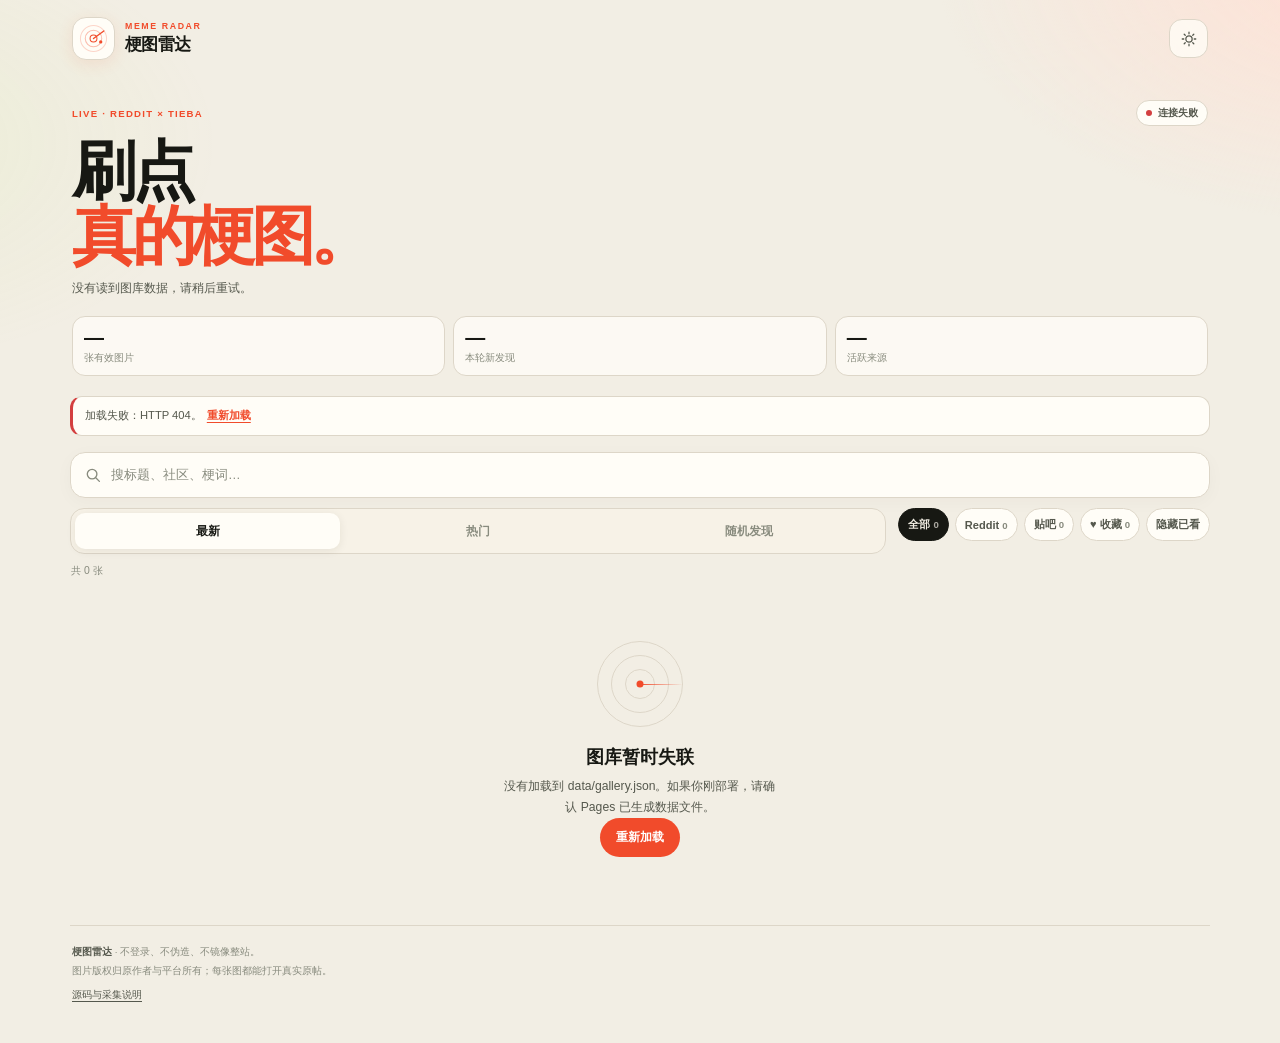
==== commit c54fbf1f: "fix: clarify image network failures and show gallery source counts" ====
--- a/site/index.html
+++ b/site/index.html
@@ -59,6 +59,7 @@
       </section>
 
       <div id="banner" class="banner" role="status" hidden></div>
+      <div id="imageNote" class="image-note" role="status" hidden></div>
 
       <section class="discovery" aria-label="浏览与筛选">
         <div class="search-box">
--- a/site/app.css
+++ b/site/app.css
@@ -387,6 +387,17 @@
   text-underline-offset: 3px;
 }
 
+.image-note {
+  margin: -4px 0 12px;
+  padding: 8px 11px;
+  color: var(--ink-3);
+  background: color-mix(in srgb, var(--surface-2) 72%, transparent);
+  border: 1px dashed var(--line);
+  border-radius: 10px;
+  font-size: 0.64rem;
+  line-height: 1.55;
+}
+
 .discovery {
   padding: 4px 0 2px;
 }
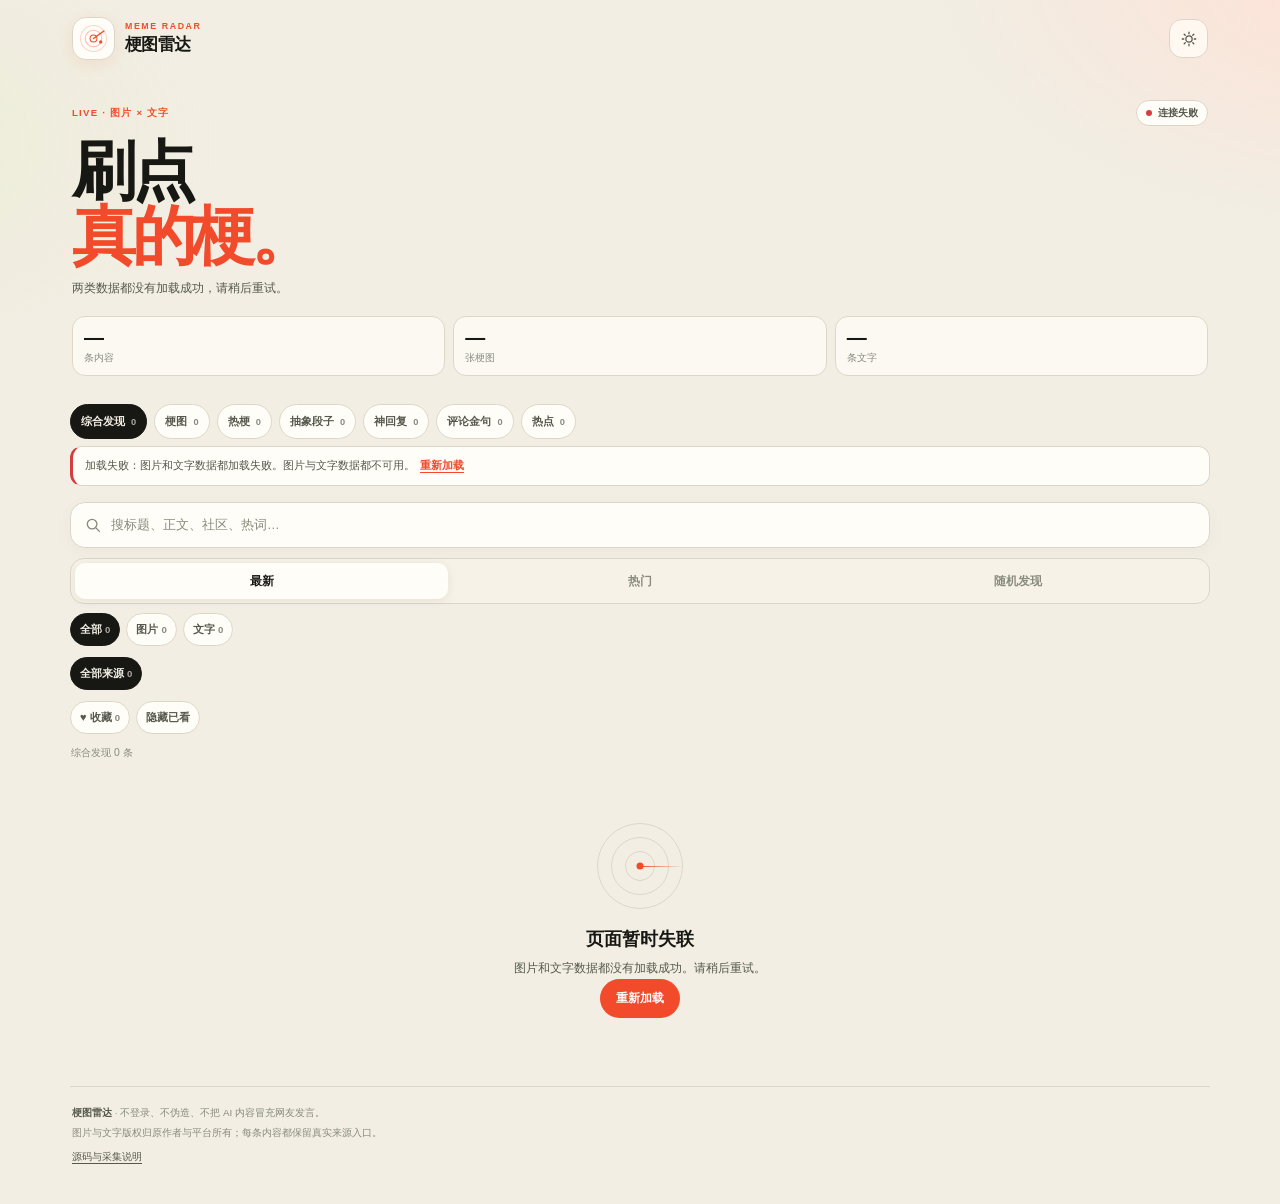
==== commit d245f646: "feat: integrate images, memes, abstract posts and replies" ====
--- a/site/index.html
+++ b/site/index.html
@@ -6,7 +6,7 @@
   <meta name="color-scheme" content="light dark">
   <meta name="theme-color" content="#f4f1e8" media="(prefers-color-scheme: light)">
   <meta name="theme-color" content="#10130f" media="(prefers-color-scheme: dark)">
-  <meta name="description" content="梗图雷达：真实采集 Reddit 与百度贴吧的公开梗图，安卓手机瀑布流阅读，可添加到主屏幕。">
+  <meta name="description" content="梗图雷达：真实采集梗图、热梗、抽象段子、神回复、评论金句和热点，安卓手机图文混合信息流，可添加到主屏幕。">
   <title>梗图雷达 · Meme Radar</title>
   <link rel="manifest" href="manifest.webmanifest">
   <link rel="icon" href="favicon.svg" type="image/svg+xml">
@@ -15,7 +15,7 @@
   <script src="app.js" defer></script>
 </head>
 <body>
-  <a class="skip-link" href="#grid">跳到图片流</a>
+  <a class="skip-link" href="#grid">跳到内容流</a>
   <div class="ambient" aria-hidden="true"></div>
 
   <div class="app-shell">
@@ -46,20 +46,31 @@
     <main>
       <section class="hero" aria-labelledby="heroTitle">
         <div class="hero-top">
-          <span class="hero-kicker">LIVE · REDDIT × TIEBA</span>
+          <span class="hero-kicker">LIVE · 图片 × 文字</span>
           <span id="statusPill" class="status-pill is-loading">连接中</span>
         </div>
-        <h1 id="heroTitle">刷点<br><em>真的梗图。</em></h1>
-        <p id="heroMeta" class="hero-meta">正在接收 Reddit 与贴吧的公开图片…</p>
-        <div class="stats" aria-label="图库统计">
-          <div class="stat"><strong id="statTotal">—</strong><span>张有效图片</span></div>
-          <div class="stat"><strong id="statNew">—</strong><span>本轮新发现</span></div>
-          <div class="stat"><strong id="statSource">—</strong><span>活跃来源</span></div>
-        </div>
-      </section>
+        <h1 id="heroTitle">刷点<br><em>真的梗。</em></h1>
+        <p id="heroMeta" class="hero-meta">正在接收梗图、热梗、神回复和公开热点…</p>
+        <div class="stats" aria-label="内容统计">
+          <div class="stat"><strong id="statTotal">—</strong><span>条内容</span></div>
+          <div class="stat"><strong id="statImages">—</strong><span>张梗图</span></div>
+          <div class="stat"><strong id="statText">—</strong><span>条文字</span></div>
+        </div>
+      </section>
+
+      <nav id="categoryTabs" class="category-tabs" aria-label="内容分类" role="tablist">
+        <button class="cat-btn" type="button" role="tab" data-category="discover" aria-selected="true">综合发现 <span>—</span></button>
+        <button class="cat-btn" type="button" role="tab" data-category="image" aria-selected="false">梗图 <span>—</span></button>
+        <button class="cat-btn" type="button" role="tab" data-category="meme" aria-selected="false">热梗 <span>—</span></button>
+        <button class="cat-btn" type="button" role="tab" data-category="abstract" aria-selected="false">抽象段子 <span>—</span></button>
+        <button class="cat-btn" type="button" role="tab" data-category="reply" aria-selected="false">神回复 <span>—</span></button>
+        <button class="cat-btn" type="button" role="tab" data-category="comment" aria-selected="false">评论金句 <span>—</span></button>
+        <button class="cat-btn" type="button" role="tab" data-category="hot" aria-selected="false">热点 <span>—</span></button>
+      </nav>
 
       <div id="banner" class="banner" role="status" hidden></div>
       <div id="imageNote" class="image-note" role="status" hidden></div>
+      <div id="authLine" class="auth-line" hidden></div>
 
       <section class="discovery" aria-label="浏览与筛选">
         <div class="search-box">
@@ -67,20 +78,25 @@
             <circle cx="10.8" cy="10.8" r="6.4" stroke="currentColor" stroke-width="1.8"/>
             <path d="m16 16 4.5 4.5" stroke="currentColor" stroke-width="1.8" stroke-linecap="round"/>
           </svg>
-          <input id="searchInput" type="search" placeholder="搜标题、社区、梗词…" autocomplete="off" enterkeyhint="search" aria-label="搜索梗图">
+          <input id="searchInput" type="search" placeholder="搜标题、正文、社区、热词…" autocomplete="off" enterkeyhint="search" aria-label="搜索内容">
           <button id="clearSearch" type="button" aria-label="清空搜索" hidden>×</button>
         </div>
 
-        <div class="mode-row" role="tablist" aria-label="浏览方式">
+        <div class="mode-row" role="tablist" aria-label="排序方式">
           <button class="mode-btn" type="button" role="tab" data-mode="latest" aria-selected="true">最新</button>
           <button class="mode-btn" type="button" role="tab" data-mode="hot" aria-selected="false">热门</button>
           <button class="mode-btn" type="button" role="tab" data-mode="random" aria-selected="false">随机发现</button>
         </div>
 
-        <div class="filter-row" aria-label="来源与收藏筛选">
-          <button class="filter-btn" type="button" data-source="all" aria-pressed="true">全部 <span id="countAll"></span></button>
-          <button class="filter-btn" type="button" data-source="reddit" aria-pressed="false">Reddit <span id="countReddit"></span></button>
-          <button class="filter-btn" type="button" data-source="tieba" aria-pressed="false">贴吧 <span id="countTieba"></span></button>
+        <div class="filter-row" id="typeFilters" aria-label="内容类型">
+          <button class="filter-btn" type="button" data-type="all" aria-pressed="true">全部 <span id="countTypeAll"></span></button>
+          <button class="filter-btn" type="button" data-type="image" aria-pressed="false">图片 <span id="countTypeImage"></span></button>
+          <button class="filter-btn" type="button" data-type="text" aria-pressed="false">文字 <span id="countTypeText"></span></button>
+        </div>
+
+        <div class="filter-row" id="sourceFilters" aria-label="来源筛选"></div>
+
+        <div class="filter-row" aria-label="收藏与已看">
           <button id="favOnly" class="filter-btn is-utility" type="button" aria-pressed="false">♥ 收藏 <span id="favCount">0</span></button>
           <button id="hideSeen" class="filter-btn is-utility" type="button" aria-pressed="false">隐藏已看</button>
         </div>
@@ -88,12 +104,12 @@
         <div id="trendChips" class="chip-row" aria-label="热点候选词"></div>
 
         <div class="list-meta">
-          <p id="resultMeta">正在整理图片…</p>
+          <p id="resultMeta">正在整理内容…</p>
           <button id="shuffleBtn" class="text-btn" type="button" hidden>换一批</button>
         </div>
       </section>
 
-      <section id="grid" class="masonry" aria-label="梗图瀑布流" aria-live="polite" aria-busy="true">
+      <section id="grid" class="masonry" aria-label="综合内容流" aria-live="polite" aria-busy="true">
         <div class="skeleton-card"><div class="skeleton-img"></div><div class="skeleton-line"></div><div class="skeleton-line short"></div></div>
         <div class="skeleton-card"><div class="skeleton-img tall"></div><div class="skeleton-line"></div><div class="skeleton-line short"></div></div>
         <div class="skeleton-card"><div class="skeleton-img"></div><div class="skeleton-line"></div><div class="skeleton-line short"></div></div>
@@ -102,8 +118,8 @@
 
       <section id="empty" class="empty" hidden aria-live="polite">
         <div class="empty-orbit" aria-hidden="true"><span></span><span></span><i></i></div>
-        <h2 id="emptyTitle">还没有图片</h2>
-        <p id="emptyText">采集器还没有拿到可用图片，稍后再来看看。</p>
+        <h2 id="emptyTitle">还没有内容</h2>
+        <p id="emptyText">采集器还没有拿到可用数据，稍后再来看看。</p>
         <button id="emptyAction" class="primary-btn" type="button" hidden>重新加载</button>
       </section>
 
@@ -118,14 +134,14 @@
             <span id="healthSummary" class="health-summary"></span>
           </summary>
           <div id="healthList" class="health-list"></div>
-          <p class="health-note">Reddit 使用官方公开 Atom/RSS；贴吧使用公开热点页。热度只使用来源真实提供的互动量，缺失时保持为空。X、B站、微博为 planned，不会显示为正常运行。</p>
+          <p class="health-note">图片：Reddit 官方 RSS + 贴吧公开热点页；文字：B站公开热评、微博/百度/头条/抖音/贴吧热榜、知乎日报。互动数据只使用来源真实提供值，缺失时保持为空。planned 来源不会显示为运行中。</p>
         </details>
       </section>
     </main>
 
     <footer class="footer">
-      <p><strong>梗图雷达</strong> · 不登录、不伪造、不镜像整站。</p>
-      <p>图片版权归原作者与平台所有；每张图都能打开真实原帖。</p>
+      <p><strong>梗图雷达</strong> · 不登录、不伪造、不把 AI 内容冒充网友发言。</p>
+      <p>图片与文字版权归原作者与平台所有；每条内容都保留真实来源入口。</p>
       <p class="footer-links"><a id="repoLink" href="https://github.com/Yezhen0205/meme-radar" target="_blank" rel="noopener noreferrer">源码与采集说明</a></p>
     </footer>
   </div>
@@ -157,18 +173,36 @@
     </div>
   </div>
 
+  <div id="textModal" class="text-modal" role="dialog" aria-modal="true" aria-labelledby="textModalTitle" hidden>
+    <div class="text-sheet">
+      <button id="textClose" class="sheet-close" type="button" aria-label="关闭">×</button>
+      <div id="textBadges" class="badge-row"></div>
+      <h2 id="textModalTitle"></h2>
+      <p id="textBody" class="text-detail-body"></p>
+      <p id="textContext" class="text-detail-context" hidden></p>
+      <div id="textTags" class="tag-list"></div>
+      <div id="textStats" class="lightbox-stats"></div>
+      <div class="text-detail-actions">
+        <button id="textCopy" type="button" class="primary-btn">复制文字</button>
+        <button id="textFav" type="button" class="ghost-btn">收藏</button>
+        <button id="textSeen" type="button" class="ghost-btn">标为已看</button>
+        <a id="textPost" class="ghost-btn" href="#" target="_blank" rel="noopener noreferrer nofollow">打开原帖 ↗</a>
+      </div>
+    </div>
+  </div>
+
   <div id="toast" class="toast" role="status" aria-live="polite"></div>
-  <noscript><p class="noscript">这个图片流需要 JavaScript 才能加载。</p></noscript>
-
-  <template id="cardTemplate">
-    <article class="card">
+  <noscript><p class="noscript">这个信息流需要 JavaScript 才能加载。</p></noscript>
+
+  <template id="imageCardTemplate">
+    <article class="card image-card">
       <div class="card-media">
         <img loading="lazy" decoding="async" alt="">
         <div class="media-fallback" hidden>
           <span>图片暂时无法加载</span>
           <a target="_blank" rel="noopener noreferrer">打开原帖</a>
         </div>
-        <div class="card-badges"><span class="source-pill"></span><span class="related-pill" hidden></span></div>
+        <div class="card-badges"><span class="cat-pill"></span><span class="source-pill"></span><span class="related-pill" hidden></span></div>
         <span class="seen-pill" hidden>已看</span>
         <button class="fav-btn" type="button" aria-label="收藏" aria-pressed="false">
           <svg viewBox="0 0 24 24" fill="none" aria-hidden="true">
@@ -184,5 +218,28 @@
       </div>
     </article>
   </template>
+
+  <template id="textCardTemplate">
+    <article class="card text-card">
+      <span class="seen-pill" hidden>已看</span>
+      <div class="text-top">
+        <div class="badge-row"><span class="cat-pill"></span><span class="auth-pill"></span></div>
+        <button class="fav-btn text-fav" type="button" aria-label="收藏" aria-pressed="false">
+          <svg viewBox="0 0 24 24" fill="none" aria-hidden="true">
+            <path d="M12 20.2 4.7 13a4.8 4.8 0 0 1 6.8-6.8l.5.5.5-.5a4.8 4.8 0 0 1 6.8 6.8Z" stroke="currentColor" stroke-width="1.7" stroke-linejoin="round"/>
+          </svg>
+        </button>
+      </div>
+      <h2 class="card-title text-title"></h2>
+      <p class="text-body"></p>
+      <p class="text-context" hidden></p>
+      <div class="card-meta"><span class="source-name"></span><span class="dot"></span><span class="time"></span><span class="comments"></span></div>
+      <div class="card-tags"></div>
+      <div class="text-actions">
+        <button class="copy-btn" type="button">复制</button>
+        <a class="original-link" target="_blank" rel="noopener noreferrer nofollow">原帖 ↗</a>
+      </div>
+    </article>
+  </template>
 </body>
 </html>
--- a/site/app.css
+++ b/site/app.css
@@ -656,6 +656,7 @@
   top: 8px;
   left: 8px;
   display: flex;
+  flex-wrap: wrap;
   gap: 4px;
   max-width: calc(100% - 46px);
 }
@@ -1481,3 +1482,347 @@
     transition-duration: 0.001ms !important;
   }
 }
+
+/* ---------- Unified category navigation and mixed text cards ---------- */
+.category-tabs {
+  display: flex;
+  flex-wrap: wrap;
+  gap: 6px;
+  padding: 12px 0 3px;
+}
+
+.cat-btn {
+  min-height: 35px;
+  padding: 6px 10px;
+  color: var(--ink-2);
+  background: var(--surface);
+  border: 1px solid var(--line);
+  border-radius: 999px;
+  font-size: 0.7rem;
+  font-weight: 650;
+  white-space: nowrap;
+}
+
+.cat-btn span {
+  margin-left: 3px;
+  color: var(--ink-3);
+  font-size: 0.58rem;
+  font-variant-numeric: tabular-nums;
+}
+
+.cat-btn:hover {
+  color: var(--ink);
+  border-color: var(--ink-3);
+}
+
+.cat-btn[aria-selected="true"] {
+  color: var(--bg);
+  background: var(--ink);
+  border-color: var(--ink);
+}
+
+.cat-btn[aria-selected="true"] span {
+  color: color-mix(in srgb, var(--bg) 68%, transparent);
+}
+
+.auth-line {
+  margin: 8px 1px 0;
+  color: var(--ink-3);
+  font-size: 0.61rem;
+  line-height: 1.55;
+}
+
+.filter-btn:disabled {
+  cursor: default;
+  opacity: 0.48;
+}
+
+.badge-row {
+  display: flex;
+  flex-wrap: wrap;
+  gap: 4px;
+  align-items: center;
+}
+
+.cat-pill,
+.auth-pill {
+  display: inline-flex;
+  align-items: center;
+  padding: 3px 6px;
+  border-radius: 999px;
+  font-size: 0.53rem;
+  font-weight: 750;
+  line-height: 1.35;
+  white-space: nowrap;
+}
+
+.cat-pill {
+  color: var(--accent);
+  background: var(--accent-soft);
+}
+
+.auth-pill {
+  color: #2e6b46;
+  background: #dff2e5;
+}
+
+[data-theme="dark"] .auth-pill {
+  color: #9de0b5;
+  background: #1c3a28;
+}
+
+@media (prefers-color-scheme: dark) {
+  :root[data-theme="auto"] .auth-pill {
+    color: #9de0b5;
+    background: #1c3a28;
+  }
+}
+
+.card-badges .cat-pill {
+  color: #fff;
+  background: color-mix(in srgb, var(--source-color, var(--ink)) 72%, #111);
+}
+
+.card-badges .auth-pill {
+  color: var(--ink);
+  background: color-mix(in srgb, var(--surface) 90%, transparent);
+  backdrop-filter: blur(8px);
+}
+
+.text-card {
+  position: relative;
+  padding: 12px 12px 10px;
+  border-left: 3px solid var(--accent);
+  animation: rise 0.36s both;
+  animation-delay: calc(var(--i, 0) * 22ms);
+}
+
+.text-card[data-category="abstract"] {
+  border-left-color: #9b6cff;
+}
+
+.text-card[data-category="reply"] {
+  border-left-color: #5656c9;
+}
+
+.text-card[data-category="comment"] {
+  border-left-color: #0f766e;
+}
+
+.text-card[data-category="hot"] {
+  border-left-color: #9b7b55;
+}
+
+.text-top {
+  display: flex;
+  align-items: flex-start;
+  justify-content: space-between;
+  gap: 6px;
+  margin-bottom: 7px;
+}
+
+.text-card .seen-pill {
+  top: 38px;
+  left: auto;
+  right: 9px;
+  bottom: auto;
+}
+
+.text-fav {
+  position: static;
+  width: 29px;
+  height: 29px;
+  flex: 0 0 29px;
+  color: var(--ink-3);
+  background: var(--surface-2);
+  border-color: var(--line);
+  backdrop-filter: none;
+}
+
+.text-fav[aria-pressed="true"] {
+  color: #fff;
+  background: var(--accent);
+  border-color: var(--accent);
+}
+
+.text-title {
+  -webkit-line-clamp: 4;
+}
+
+.text-body {
+  display: -webkit-box;
+  margin: 6px 0 0;
+  overflow: hidden;
+  color: var(--ink-2);
+  font-size: 0.73rem;
+  line-height: 1.62;
+  overflow-wrap: anywhere;
+  -webkit-box-orient: vertical;
+  -webkit-line-clamp: 7;
+}
+
+.text-context {
+  margin: 7px 0 0;
+  padding-left: 7px;
+  color: var(--ink-3);
+  border-left: 2px solid var(--line);
+  font-size: 0.61rem;
+  line-height: 1.5;
+}
+
+.text-actions,
+.text-detail-actions {
+  display: flex;
+  flex-wrap: wrap;
+  gap: 6px;
+  margin-top: 9px;
+}
+
+.copy-btn {
+  min-height: 30px;
+  padding: 5px 10px;
+  color: var(--accent);
+  background: var(--accent-soft);
+  border: 1px solid color-mix(in srgb, var(--accent) 22%, var(--line));
+  border-radius: 999px;
+  font-size: 0.63rem;
+  font-weight: 700;
+}
+
+.copy-btn:hover {
+  color: #fff;
+  background: var(--accent);
+}
+
+.original-link {
+  display: inline-flex;
+  min-height: 30px;
+  padding: 5px 8px;
+  align-items: center;
+  color: var(--ink-3);
+  border-radius: 999px;
+  font-size: 0.61rem;
+  font-weight: 600;
+}
+
+.original-link:hover {
+  color: var(--accent);
+}
+
+.related-small {
+  color: var(--accent);
+  font-size: 0.55rem;
+}
+
+.text-modal {
+  position: fixed;
+  inset: 0;
+  z-index: 85;
+  display: flex;
+  padding: 14px;
+  align-items: center;
+  justify-content: center;
+  background: rgba(7, 8, 6, 0.72);
+  backdrop-filter: blur(8px);
+}
+
+.text-sheet {
+  position: relative;
+  width: min(100%, 620px);
+  max-height: min(88vh, 760px);
+  overflow-y: auto;
+  padding: 20px 17px 18px;
+  background: var(--surface);
+  border: 1px solid var(--line);
+  border-radius: 18px;
+  box-shadow: 0 24px 70px rgba(0, 0, 0, 0.4);
+}
+
+.sheet-close {
+  position: absolute;
+  top: 9px;
+  right: 9px;
+  display: grid;
+  width: 30px;
+  height: 30px;
+  place-items: center;
+  color: var(--ink-3);
+  background: var(--surface-2);
+  border: 0;
+  border-radius: 50%;
+  font-size: 1.15rem;
+  line-height: 1;
+}
+
+.text-sheet h2 {
+  margin: 12px 26px 8px 0;
+  font-size: 1.08rem;
+  line-height: 1.5;
+  letter-spacing: -0.025em;
+}
+
+.text-detail-body {
+  margin: 0;
+  color: var(--ink-2);
+  font-size: 0.8rem;
+  line-height: 1.8;
+  white-space: pre-wrap;
+  overflow-wrap: anywhere;
+}
+
+.text-detail-context {
+  margin: 10px 0 0;
+  padding: 7px 9px;
+  color: var(--ink-3);
+  background: var(--surface-2);
+  border-radius: 8px;
+  font-size: 0.66rem;
+  line-height: 1.55;
+}
+
+.text-detail-actions {
+  margin-top: 15px;
+}
+
+.text-detail-actions .ghost-btn {
+  text-decoration: none;
+}
+
+@media (min-width: 560px) {
+  /* The mixed page uses one natural flow rather than the old two-column
+     discovery grid; this keeps three filter rows from overlapping. */
+  .discovery {
+    display: block;
+  }
+
+  .mode-row {
+    margin-top: 10px;
+  }
+
+  .filter-row {
+    margin-top: 9px;
+  }
+
+  .category-tabs {
+    gap: 7px;
+  }
+
+  .text-card {
+    padding: 14px 14px 12px;
+  }
+
+  .text-sheet {
+    padding: 24px 24px 20px;
+  }
+}
+
+@media (max-width: 360px) {
+  .cat-btn {
+    font-size: 0.66rem;
+    padding: 6px 8px;
+  }
+
+  .text-card {
+    padding: 10px 9px 9px;
+  }
+}
